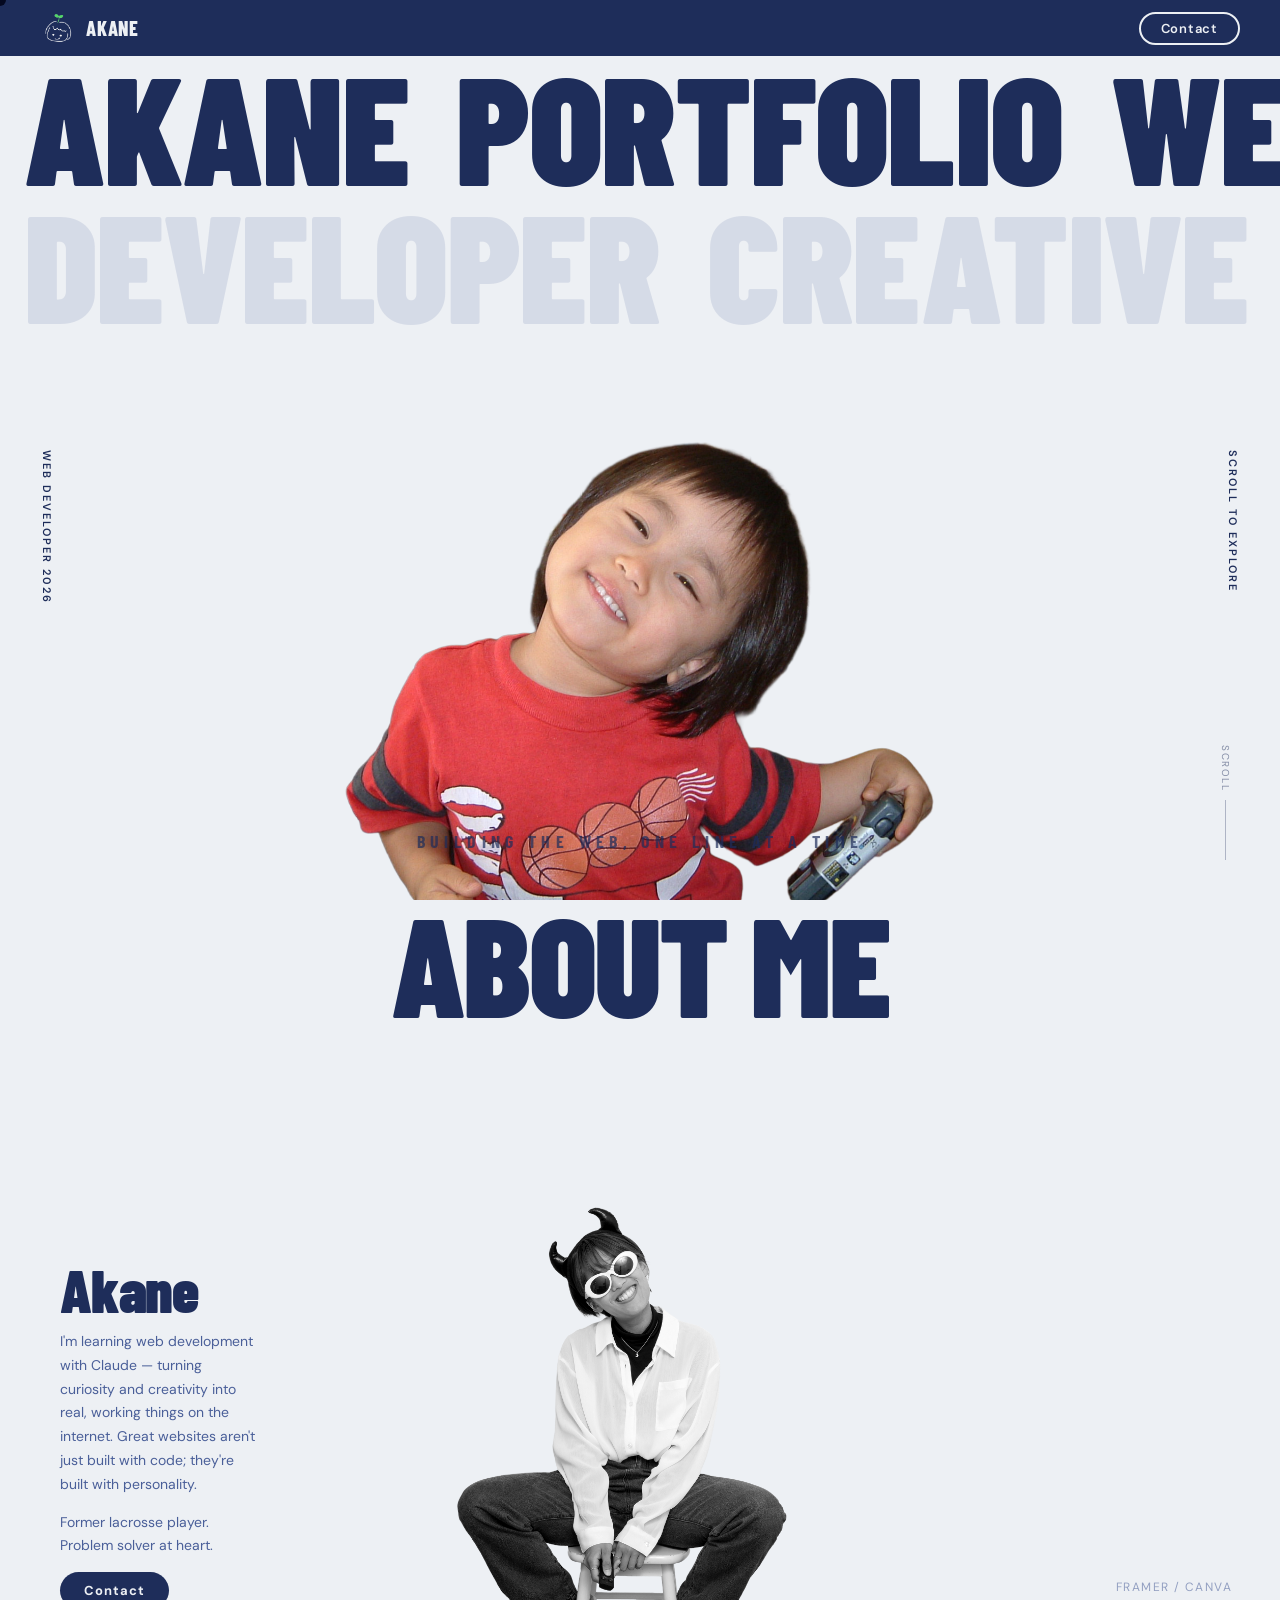
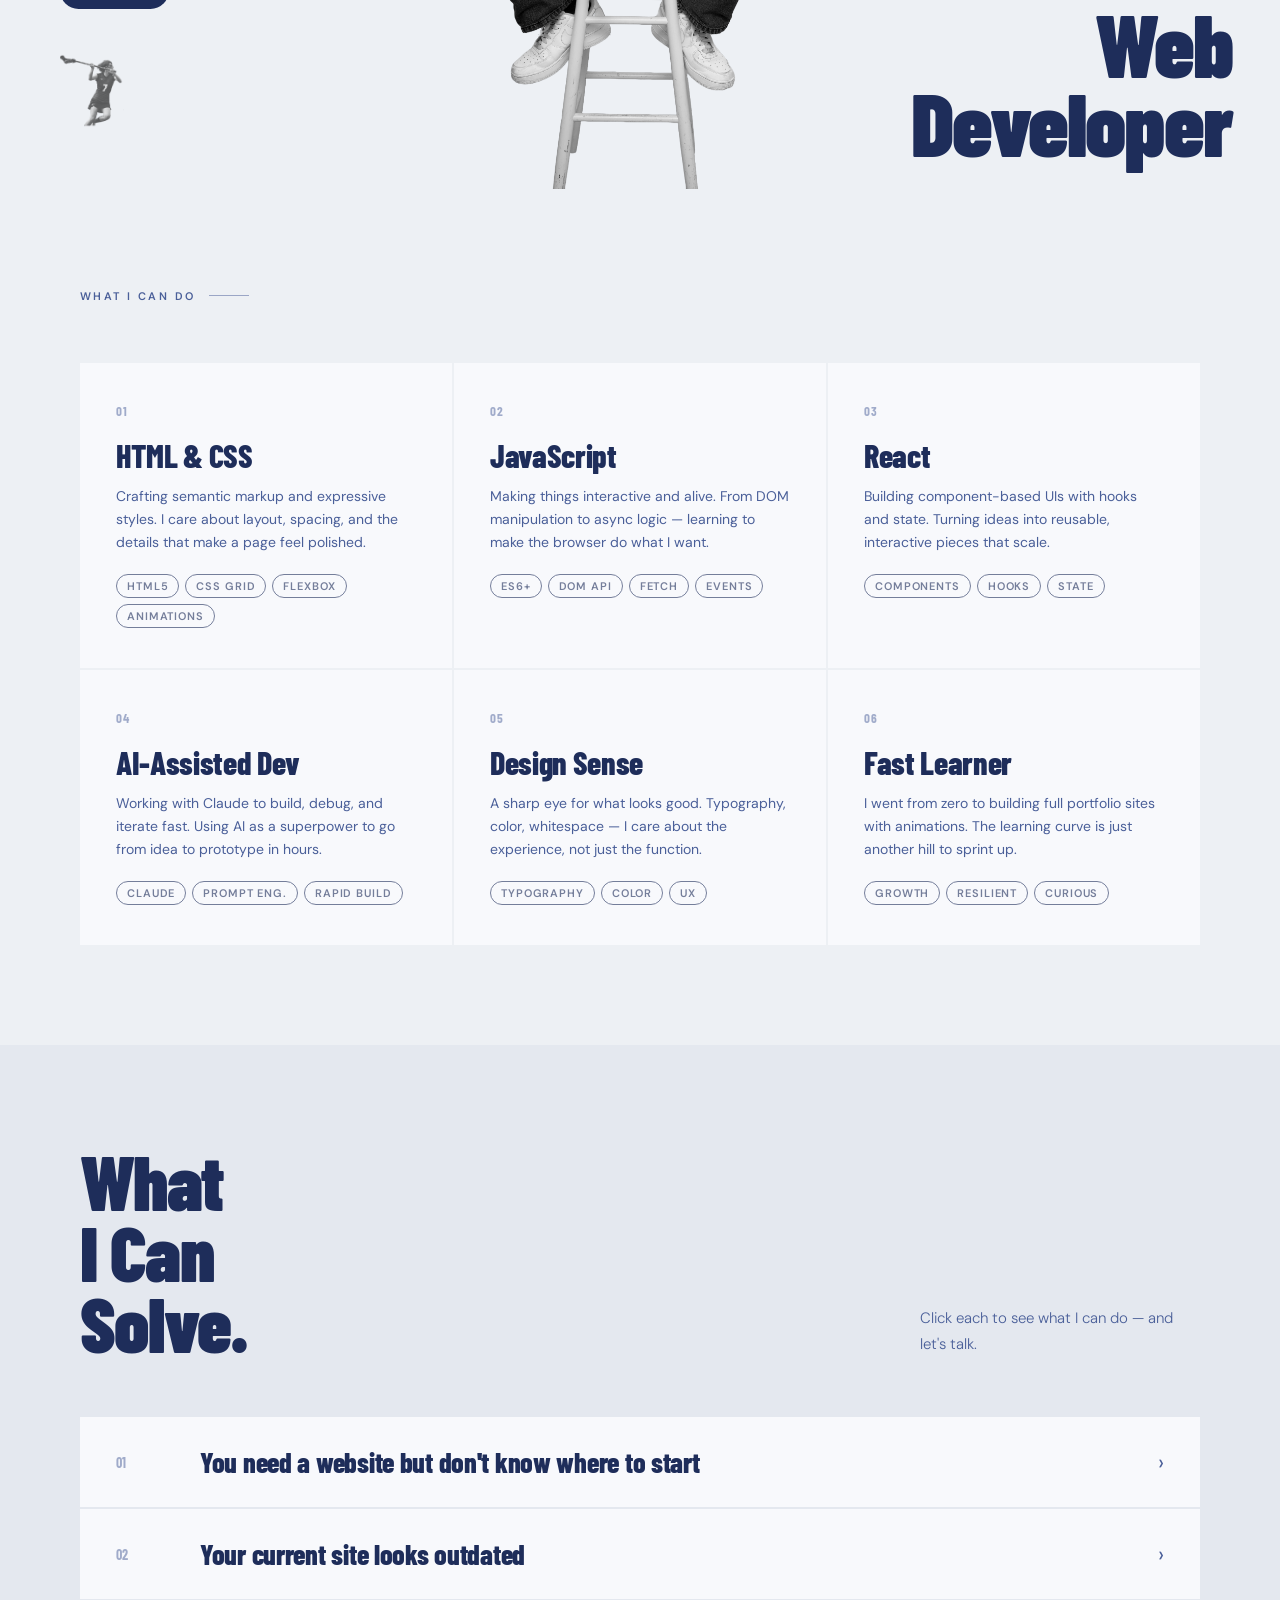
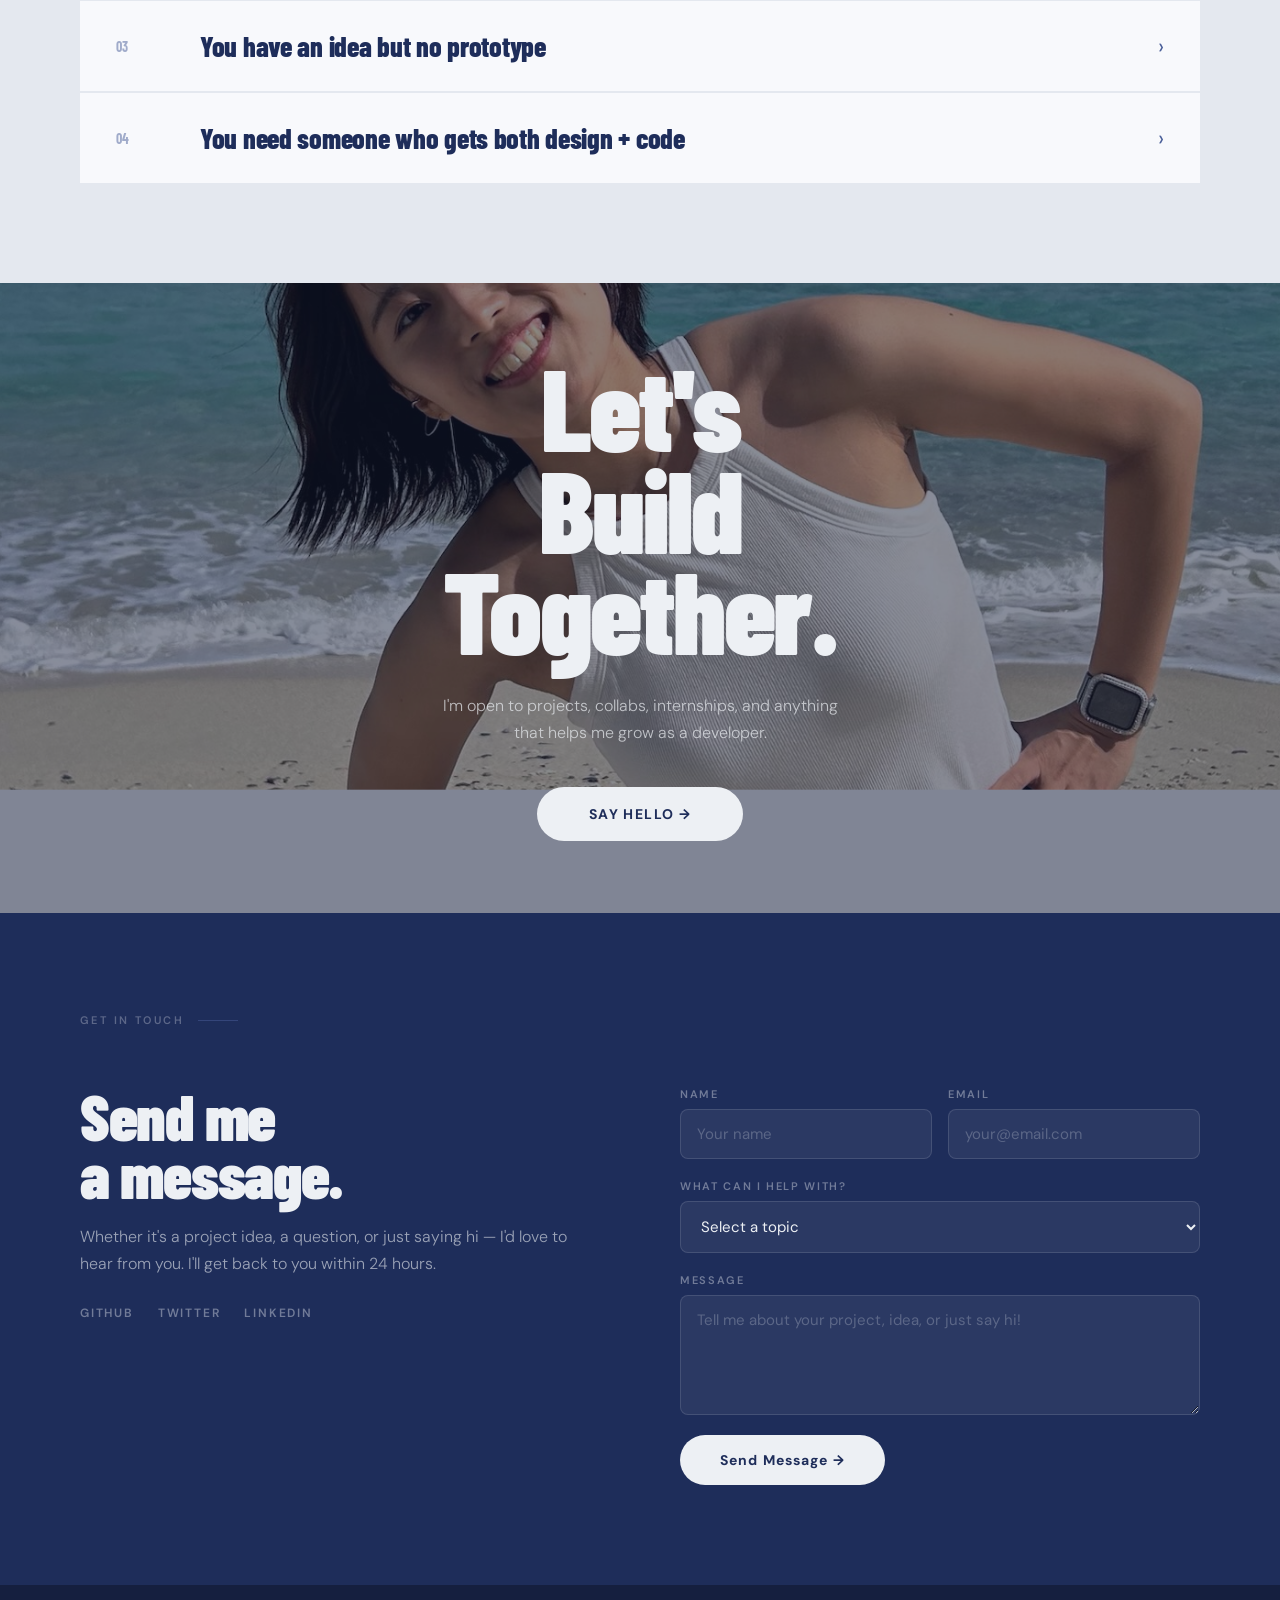
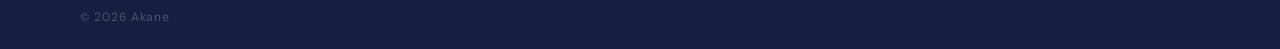
==== index.html @ 95238896 "Add portfolio site with CSS/JS split and Formspree contact form - index.html: full portfolio (hero m" ====
<!DOCTYPE html>
<html lang="en">
<head>
  <meta charset="UTF-8">
  <meta name="viewport" content="width=device-width, initial-scale=1.0">
  <title>Akane — Web Developer</title>
  <link rel="preconnect" href="https://fonts.googleapis.com">
  <link href="https://fonts.googleapis.com/css2?family=Barlow+Condensed:wght@700;800;900&family=DM+Sans:wght@300;400;500;600&display=swap" rel="stylesheet">
  <link rel="stylesheet" href="css/style.css">
</head>
<body>
<div id="cursor"></div>

<!-- NAV -->
<nav>
  <a href="#hero" class="nav-logo">
    <div class="nav-logo-icon">
      <img class="img-default" src="project/uploads/IMG_4373.png" alt="logo" />
      <img class="img-hover"   src="project/uploads/IMG_4372.png" alt="logo hover" />
    </div>
    <span class="nav-logo-name">AKANE</span>
  </a>
  <a href="#contact" class="nav-contact">Contact</a>
</nav>

<!-- HERO -->
<section id="hero">
  <div class="marquee-wrap" style="top: 56px;">
    <div class="marquee-fade">
      <div class="marquee-row">
        <span>AKANE</span><span>PORTFOLIO</span><span>WEB DEV</span>
        <span>AKANE</span><span>PORTFOLIO</span><span>WEB DEV</span>
        <span>AKANE</span><span>PORTFOLIO</span><span>WEB DEV</span>
        <span>AKANE</span><span>PORTFOLIO</span><span>WEB DEV</span>
      </div>
    </div>
  </div>
  <div class="marquee-wrap" style="top: calc(56px + clamp(72px, 10.8vw, 144px));">
    <div class="marquee-fade rev">
      <div class="marquee-row rev">
        <span>DEVELOPER</span><span>CREATIVE</span><span>BUILDER</span>
        <span>DEVELOPER</span><span>CREATIVE</span><span>BUILDER</span>
        <span>DEVELOPER</span><span>CREATIVE</span><span>BUILDER</span>
        <span>DEVELOPER</span><span>CREATIVE</span><span>BUILDER</span>
      </div>
    </div>
  </div>

  <span class="hero-side-label left  hero-enter" style="animation-delay:.5s">Web Developer 2026</span>
  <span class="hero-side-label right hero-enter" style="animation-delay:.6s">Scroll to explore</span>

  <div class="hero-center">
    <div class="mask-reveal-wrap" id="maskWrap">
      <img class="mask-img hero-enter-img"
           src="project/uploads/IMG_2237.png"
           alt="Akane — childhood"
           id="imgBase" />
      <img class="mask-img mask-img-top hero-enter-img"
           src="project/uploads/IMG_2599 - April 20, 2026 00.30.08.png"
           alt="Akane"
           id="imgTop"
           style="animation-delay:.5s" />
    </div>
  </div>

  <div class="hero-tagline hero-enter" style="animation-delay:.7s">
    <h1>Building the web, one line at a time</h1>
  </div>

  <div class="scroll-hint">
    <span>Scroll</span>
    <div class="scroll-line"></div>
  </div>
</section>

<!-- ABOUT -->
<section id="about">
  <div class="about-big-title reveal">ABOUT ME</div>
  <div class="about-stage">
    <div class="about-left reveal">
      <div class="about-name">Akane</div>
      <p class="about-desc">I'm learning web development with Claude — turning curiosity and creativity into real, working things on the internet. Great websites aren't just built with code; they're built with personality.</p>
      <p class="about-desc">Former lacrosse player. Problem solver at heart.</p>
      <a href="#contact" class="about-cta">Contact</a>
      <img class="about-lacrosse" src="project/uploads/FF2E8A51-E688-4534-862C-32D0496CAC10.png" alt="lacrosse" />
    </div>
    <img class="about-center-photo" src="project/uploads/selphotomo-49.png" alt="Akane" />
    <div class="about-right reveal">
      <span class="about-tool-label">Framer / Canva</span>
      <div class="about-role">Web<br>Developer</div>
    </div>
  </div>
</section>

<!-- SKILLS -->
<section id="skills">
  <div class="section-label reveal">What I Can Do</div>
  <div class="skills-grid">
    <div class="skill-card reveal-scale" style="transition-delay:.00s">
      <div class="skill-num">01</div>
      <div class="skill-name">HTML &amp; CSS</div>
      <div class="skill-desc">Crafting semantic markup and expressive styles. I care about layout, spacing, and the details that make a page feel polished.</div>
      <div class="skill-tags">
        <span class="skill-tag">HTML5</span>
        <span class="skill-tag">CSS Grid</span>
        <span class="skill-tag">Flexbox</span>
        <span class="skill-tag">Animations</span>
      </div>
    </div>
    <div class="skill-card reveal-scale" style="transition-delay:.08s">
      <div class="skill-num">02</div>
      <div class="skill-name">JavaScript</div>
      <div class="skill-desc">Making things interactive and alive. From DOM manipulation to async logic — learning to make the browser do what I want.</div>
      <div class="skill-tags">
        <span class="skill-tag">ES6+</span>
        <span class="skill-tag">DOM API</span>
        <span class="skill-tag">Fetch</span>
        <span class="skill-tag">Events</span>
      </div>
    </div>
    <div class="skill-card reveal-scale" style="transition-delay:.16s">
      <div class="skill-num">03</div>
      <div class="skill-name">React</div>
      <div class="skill-desc">Building component-based UIs with hooks and state. Turning ideas into reusable, interactive pieces that scale.</div>
      <div class="skill-tags">
        <span class="skill-tag">Components</span>
        <span class="skill-tag">Hooks</span>
        <span class="skill-tag">State</span>
      </div>
    </div>
    <div class="skill-card reveal-scale" style="transition-delay:.24s">
      <div class="skill-num">04</div>
      <div class="skill-name">AI-Assisted Dev</div>
      <div class="skill-desc">Working with Claude to build, debug, and iterate fast. Using AI as a superpower to go from idea to prototype in hours.</div>
      <div class="skill-tags">
        <span class="skill-tag">Claude</span>
        <span class="skill-tag">Prompt Eng.</span>
        <span class="skill-tag">Rapid Build</span>
      </div>
    </div>
    <div class="skill-card reveal-scale" style="transition-delay:.32s">
      <div class="skill-num">05</div>
      <div class="skill-name">Design Sense</div>
      <div class="skill-desc">A sharp eye for what looks good. Typography, color, whitespace — I care about the experience, not just the function.</div>
      <div class="skill-tags">
        <span class="skill-tag">Typography</span>
        <span class="skill-tag">Color</span>
        <span class="skill-tag">UX</span>
      </div>
    </div>
    <div class="skill-card reveal-scale" style="transition-delay:.40s">
      <div class="skill-num">06</div>
      <div class="skill-name">Fast Learner</div>
      <div class="skill-desc">I went from zero to building full portfolio sites with animations. The learning curve is just another hill to sprint up.</div>
      <div class="skill-tags">
        <span class="skill-tag">Growth</span>
        <span class="skill-tag">Resilient</span>
        <span class="skill-tag">Curious</span>
      </div>
    </div>
  </div>
</section>

<!-- WHAT I CAN SOLVE -->
<section id="solve">
  <div class="solve-header">
    <h2 class="solve-headline reveal">What<br>I Can<br>Solve.</h2>
    <p class="solve-sub reveal">Click each to see what I can do — and let's talk.</p>
  </div>
  <div class="solve-list">
    <div class="solve-item reveal">
      <div class="solve-item-header">
        <span class="solve-item-num">01</span>
        <span class="solve-item-title">You need a website but don't know where to start</span>
        <span class="solve-item-arrow">›</span>
      </div>
      <div class="solve-item-body">
        <div class="solve-item-body-inner">
          <ul class="solve-item-bullets">
            <li>Turn your rough idea into a clear site structure and wireframe</li>
            <li>Build a polished, responsive site from scratch</li>
            <li>Set up hosting and deployment so it's actually live</li>
          </ul>
          <a href="#contact-form" class="solve-item-cta">Let's talk about this →</a>
        </div>
      </div>
    </div>
    <div class="solve-item reveal">
      <div class="solve-item-header">
        <span class="solve-item-num">02</span>
        <span class="solve-item-title">Your current site looks outdated</span>
        <span class="solve-item-arrow">›</span>
      </div>
      <div class="solve-item-body">
        <div class="solve-item-body-inner">
          <ul class="solve-item-bullets">
            <li>Redesign with modern layout, fonts, and color</li>
            <li>Add smooth animations and interactions</li>
            <li>Optimize for mobile and fast loading</li>
          </ul>
          <a href="#contact-form" class="solve-item-cta">Let's talk about this →</a>
        </div>
      </div>
    </div>
    <div class="solve-item reveal">
      <div class="solve-item-header">
        <span class="solve-item-num">03</span>
        <span class="solve-item-title">You have an idea but no prototype</span>
        <span class="solve-item-arrow">›</span>
      </div>
      <div class="solve-item-body">
        <div class="solve-item-body-inner">
          <ul class="solve-item-bullets">
            <li>Rapidly build clickable, interactive prototypes</li>
            <li>Validate your concept before investing in full dev</li>
            <li>Present something real to stakeholders or investors</li>
          </ul>
          <a href="#contact-form" class="solve-item-cta">Let's talk about this →</a>
        </div>
      </div>
    </div>
    <div class="solve-item reveal">
      <div class="solve-item-header">
        <span class="solve-item-num">04</span>
        <span class="solve-item-title">You need someone who gets both design + code</span>
        <span class="solve-item-arrow">›</span>
      </div>
      <div class="solve-item-body">
        <div class="solve-item-body-inner">
          <ul class="solve-item-bullets">
            <li>Bridge the gap between designer vision and dev reality</li>
            <li>Implement pixel-accurate layouts from Figma or Canva</li>
            <li>Bring a taste for detail that purely technical devs often skip</li>
          </ul>
          <a href="#contact-form" class="solve-item-cta">Let's talk about this →</a>
        </div>
      </div>
    </div>
  </div>
</section>

<!-- CONTACT -->
<section id="contact">
  <!-- Photo hero -->
  <div class="contact-photo-section">
    <div class="contact-bg" id="contactBg"></div>
    <div class="contact-overlay"></div>
    <div class="contact-photo-content">
      <h2 class="contact-headline reveal">Let's<br>Build<br>Together.</h2>
      <p class="contact-sub reveal">I'm open to projects, collabs, internships, and anything that helps me grow as a developer.</p>
      <a href="#contact-form" class="contact-btn reveal">Say Hello →</a>
    </div>
  </div>

  <!-- Form -->
  <div class="contact-form-section" id="contact-form">
    <div class="section-label" style="color:rgba(237,240,244,.3)">Get in Touch</div>
    <div class="form-grid">
      <div class="form-lead reveal">
        <div class="form-lead-title">Send me<br>a message.</div>
        <p class="form-lead-desc">Whether it's a project idea, a question, or just saying hi — I'd love to hear from you. I'll get back to you within 24 hours.</p>
        <div class="contact-links">
          <a href="#" class="contact-link">GitHub</a>
          <a href="#" class="contact-link">Twitter</a>
          <a href="#" class="contact-link">LinkedIn</a>
        </div>
      </div>
      <form class="reveal" id="contactForm" onsubmit="handleSubmit(event)">
        <div class="form-row">
          <div class="form-field">
            <label>Name</label>
            <input type="text" name="name" placeholder="Your name" required />
          </div>
          <div class="form-field">
            <label>Email</label>
            <input type="email" name="email" placeholder="your@email.com" required />
          </div>
        </div>
        <div class="form-field">
          <label>What can I help with?</label>
          <select name="topic">
            <option value="" disabled selected>Select a topic</option>
            <option>Build a website from scratch</option>
            <option>Redesign an existing site</option>
            <option>Build a prototype</option>
            <option>Design + code bridging</option>
            <option>Something else</option>
          </select>
        </div>
        <div class="form-field">
          <label>Message</label>
          <textarea name="message" placeholder="Tell me about your project, idea, or just say hi!"></textarea>
        </div>
        <button type="submit" class="form-submit">Send Message →</button>
        <div class="form-success" id="formSuccess">
          Thanks for reaching out! I'll get back to you soon.
        </div>
        <div class="form-error" id="formError">
          Something went wrong. Please try again or email me directly.
        </div>
      </form>
    </div>
  </div>
</section>

<footer>
  <span>© 2026 Akane</span>
  <span></span>
</footer>

<script src="js/main.js"></script>
</body>
</html>
---- css/style.css ----
*, *::before, *::after { box-sizing: border-box; margin: 0; padding: 0; }

:root {
  --navy: #1e2d5a;
  --navy-mid: #2e4080;
  --navy-light: #4a5f99;
  --bg: #edf0f4;
  --bg2: #e4e8ef;
  --white: #f8f9fc;
}

html { scroll-behavior: smooth; }
body {
  background: var(--bg);
  color: var(--navy);
  font-family: 'DM Sans', sans-serif;
  overflow-x: hidden;
  cursor: none;
}

/* ── CURSOR ── */
#cursor {
  position: fixed;
  width: 12px;
  height: 12px;
  background: var(--navy);
  border-radius: 50%;
  pointer-events: none;
  z-index: 9999;
  transform: translate(-50%, -50%);
  transition: width .2s, height .2s, opacity .2s;
  mix-blend-mode: multiply;
}
#cursor.large { width: 60px; height: 60px; opacity: .15; }

/* ── NAV ── */
nav {
  position: fixed;
  top: 0; left: 0; right: 0;
  z-index: 100;
  background: var(--navy);
  display: flex;
  align-items: center;
  justify-content: space-between;
  padding: 0 40px;
  height: 56px;
}
.nav-logo {
  display: flex;
  align-items: center;
  gap: 10px;
  text-decoration: none;
}
.nav-logo-icon {
  width: 36px;
  height: 36px;
  position: relative;
  flex-shrink: 0;
}
.nav-logo-icon img {
  position: absolute;
  inset: 0;
  width: 100%;
  height: 100%;
  object-fit: contain;
  transition: opacity .25s ease;
}
.nav-logo-icon .img-hover { opacity: 0; }
.nav-logo:hover .img-hover { opacity: 1; }
.nav-logo:hover .img-default { opacity: 0; }
.nav-logo-name {
  font-family: 'Barlow Condensed', sans-serif;
  font-size: 20px;
  font-weight: 800;
  color: var(--bg);
  letter-spacing: .04em;
}
.nav-contact {
  background: transparent;
  border: 2px solid var(--bg);
  color: var(--bg);
  font-family: 'DM Sans', sans-serif;
  font-size: 13px;
  font-weight: 600;
  padding: 6px 20px;
  border-radius: 100px;
  cursor: none;
  letter-spacing: .06em;
  transition: background .2s, color .2s;
  text-decoration: none;
}
.nav-contact:hover { background: var(--bg); color: var(--navy); }

/* ── HERO ── */
#hero {
  height: 100vh;
  padding-top: 56px;
  display: flex;
  flex-direction: column;
  position: relative;
  overflow: hidden;
}
.marquee-wrap {
  position: absolute;
  left: 0; right: 0;
  overflow: hidden;
  user-select: none;
}
.marquee-fade {
  animation: fadeInOnly .8s ease forwards;
  opacity: 0;
}
.marquee-fade.rev { animation-delay: .15s; }

@keyframes fadeInOnly { to { opacity: 1; } }

.marquee-row {
  display: flex;
  width: max-content;
  animation: marquee 18s linear infinite;
}
.marquee-row.rev {
  animation: marquee-rev 20s linear infinite;
  opacity: .35;
}
.marquee-row span {
  font-family: 'Barlow Condensed', sans-serif;
  font-weight: 900;
  font-size: clamp(80px, 12vw, 160px);
  line-height: .9;
  color: var(--navy);
  padding: 0 24px;
  white-space: nowrap;
  letter-spacing: -.01em;
}
.marquee-row.rev span { color: var(--navy-light); opacity: .4; }

@keyframes marquee {
  from { transform: translateX(0); }
  to   { transform: translateX(-50%); }
}
@keyframes marquee-rev {
  from { transform: translateX(-50%); }
  to   { transform: translateX(0); }
}

.hero-center {
  flex: 1;
  display: flex;
  align-items: flex-end;
  justify-content: center;
  position: relative;
  z-index: 2;
}
.mask-reveal-wrap {
  position: relative;
  width: 60vw;
  max-width: 680px;
  height: calc(100vh - 56px);
  flex-shrink: 0;
  display: flex;
  align-items: flex-end;
  justify-content: center;
}
.mask-img {
  position: absolute;
  bottom: 0;
  left: 50%;
  transform: translateX(-50%);
  height: min(72vh, 640px);
  width: auto;
  object-fit: contain;
  object-position: bottom center;
}
.mask-img-top {
  -webkit-mask-image: radial-gradient(circle 0px at 50% 50%, black 0%, transparent 0%);
  mask-image: radial-gradient(circle 0px at 50% 50%, black 0%, transparent 0%);
}

/* Hero entrance */
.hero-enter {
  opacity: 0;
  transform: translateY(30px);
  animation: heroIn .9s ease forwards;
}
.hero-enter-img {
  opacity: 0;
  animation: heroImgIn 1s ease .3s forwards;
}
@keyframes heroIn  { to { opacity: 1; transform: translateY(0); } }
@keyframes heroImgIn { to { opacity: 1; } }

.hero-tagline {
  position: absolute;
  bottom: 48px;
  left: 0; right: 0;
  text-align: center;
  z-index: 3;
  pointer-events: none;
}
.hero-tagline h1 {
  font-family: 'Barlow Condensed', sans-serif;
  font-size: clamp(14px, 1.4vw, 20px);
  font-weight: 700;
  letter-spacing: .3em;
  color: var(--navy);
  text-transform: uppercase;
  opacity: .7;
}
.hero-side-label {
  position: absolute;
  top: 50%;
  font-size: 11px;
  font-weight: 600;
  letter-spacing: .18em;
  text-transform: uppercase;
  color: var(--navy);
  opacity: .45;
  writing-mode: vertical-rl;
  z-index: 3;
}
.hero-side-label.left  { left: 40px;  transform: translateY(-50%) rotate(180deg); }
.hero-side-label.right { right: 40px; transform: translateY(-50%); }

.scroll-hint {
  position: absolute;
  bottom: 40px;
  right: 48px;
  display: flex;
  flex-direction: column;
  align-items: center;
  gap: 8px;
  z-index: 3;
}
.scroll-hint span {
  font-size: 10px;
  letter-spacing: .16em;
  text-transform: uppercase;
  color: var(--navy);
  opacity: .5;
  writing-mode: vertical-rl;
}
.scroll-line {
  width: 1px;
  height: 60px;
  background: var(--navy);
  opacity: .3;
  position: relative;
  overflow: hidden;
}
.scroll-line::after {
  content: '';
  position: absolute;
  top: -100%; left: 0;
  width: 100%; height: 100%;
  background: var(--navy);
  animation: scrollAnim 1.8s ease-in-out infinite;
}
@keyframes scrollAnim {
  0%   { top: -100%; }
  100% { top: 100%; }
}

/* ── ABOUT ── */
#about { background: var(--bg); padding: 0; overflow: hidden; position: relative; }

.about-big-title {
  font-family: 'Barlow Condensed', sans-serif;
  font-size: clamp(72px, 11vw, 150px);
  font-weight: 900;
  line-height: .88;
  letter-spacing: -.02em;
  color: var(--navy);
  text-align: center;
  padding: 0px;
  position: relative;
  z-index: 2;
}
.about-stage {
  position: relative;
  display: flex;
  align-items: flex-end;
  height: 85vh;
  max-height: 800px;
  overflow: hidden;
}
.about-left {
  position: relative;
  z-index: 3;
  padding: 0 0 48px 60px;
  width: 260px;
  flex-shrink: 0;
  display: flex;
  flex-direction: column;
  gap: 14px;
  align-self: flex-end;
}
.about-name {
  font-family: 'Barlow Condensed', sans-serif;
  font-size: 60px;
  font-weight: 900;
  line-height: .9;
  letter-spacing: -.02em;
}
.about-desc {
  font-size: 14px;
  line-height: 1.7;
  color: var(--navy-light);
  font-weight: 400;
  max-width: 220px;
}
.about-cta {
  display: inline-block;
  background: var(--navy);
  color: var(--bg);
  font-size: 13px;
  font-weight: 700;
  letter-spacing: .08em;
  padding: 10px 24px;
  border-radius: 100px;
  text-decoration: none;
  width: fit-content;
  transition: opacity .2s, transform .2s;
}
.about-cta:hover { opacity: .8; transform: scale(1.03); }

.about-lacrosse {
  width: 64px;
  margin-top: 4px;
  opacity: .7;
  transition: transform .4s ease;
}
.about-lacrosse:hover { transform: scale(1.08) rotate(-3deg); }

.about-center-photo {
  position: absolute;
  bottom: 0;
  left: 50%;
  transform: translateX(-50%);
  height: 100%;
  width: auto;
  max-width: 50%;
  z-index: 2;
  pointer-events: none;
  filter: grayscale(1) contrast(1.05);
  object-fit: contain;
  object-position: bottom;
  animation: floatY 6s ease-in-out infinite;
}
@keyframes floatY {
  0%, 100% { transform: translateX(-50%) translateY(0); }
  50%       { transform: translateX(-50%) translateY(-10px); }
}

.about-right {
  margin-left: auto;
  position: relative;
  z-index: 3;
  padding: 0 48px 28px 0;
  text-align: right;
  display: flex;
  flex-direction: column;
  align-items: flex-end;
  gap: 4px;
  align-self: flex-end;
}
.about-tool-label {
  font-size: 12px;
  letter-spacing: .12em;
  color: var(--navy-light);
  opacity: .55;
  text-transform: uppercase;
  margin-bottom: 4px;
}
.about-role {
  font-family: 'Barlow Condensed', sans-serif;
  font-size: clamp(52px, 7vw, 100px);
  font-weight: 900;
  line-height: .88;
  letter-spacing: -.02em;
  text-align: right;
}

/* ── SKILLS ── */
#skills { background: var(--bg); padding: 100px 80px; }

.section-label {
  font-size: 11px;
  font-weight: 600;
  letter-spacing: .22em;
  text-transform: uppercase;
  color: var(--navy-light);
  margin-bottom: 20px;
  display: flex;
  align-items: center;
  gap: 14px;
}
.section-label::after {
  content: '';
  display: block;
  height: 1px;
  width: 40px;
  background: var(--navy-light);
  opacity: .5;
}

.skills-grid {
  display: grid;
  grid-template-columns: repeat(3, 1fr);
  gap: 2px;
  margin-top: 60px;
}
.skill-card {
  background: var(--white);
  padding: 40px 36px;
  position: relative;
  overflow: hidden;
  transition: background .3s, transform .3s;
}
.skill-card::before {
  content: '';
  position: absolute;
  top: 0; left: 0;
  width: 100%; height: 3px;
  background: var(--navy);
  transform: scaleX(0);
  transform-origin: left;
  transition: transform .35s ease;
}
.skill-card:hover { background: var(--bg2); transform: translateY(-4px); }
.skill-card:hover::before { transform: scaleX(1); }

.skill-num {
  font-family: 'Barlow Condensed', sans-serif;
  font-size: 13px;
  font-weight: 700;
  letter-spacing: .1em;
  color: var(--navy-light);
  margin-bottom: 20px;
  opacity: .5;
}
.skill-name {
  font-family: 'Barlow Condensed', sans-serif;
  font-size: 32px;
  font-weight: 800;
  line-height: 1;
  margin-bottom: 14px;
  letter-spacing: -.01em;
}
.skill-desc {
  font-size: 14px;
  line-height: 1.65;
  color: var(--navy-light);
  font-weight: 400;
}
.skill-tags {
  display: flex;
  flex-wrap: wrap;
  gap: 6px;
  margin-top: 20px;
}
.skill-tag {
  font-size: 11px;
  font-weight: 600;
  letter-spacing: .08em;
  padding: 4px 10px;
  border: 1.5px solid var(--navy);
  border-radius: 100px;
  color: var(--navy);
  text-transform: uppercase;
  opacity: .6;
}

/* ── SOLVE ── */
#solve { background: var(--bg2); padding: 100px 80px; }

.solve-header {
  display: flex;
  align-items: flex-end;
  justify-content: space-between;
  margin-bottom: 60px;
  gap: 40px;
}
.solve-headline {
  font-family: 'Barlow Condensed', sans-serif;
  font-size: clamp(52px, 6vw, 88px);
  font-weight: 900;
  line-height: .92;
  letter-spacing: -.02em;
  max-width: 600px;
}
.solve-sub {
  max-width: 280px;
  font-size: 15px;
  line-height: 1.7;
  color: var(--navy-light);
  flex-shrink: 0;
  font-weight: 300;
}

.solve-list { display: flex; flex-direction: column; gap: 2px; }

.solve-item {
  background: var(--white);
  cursor: none;
  position: relative;
  overflow: hidden;
  transition: background .25s;
}
.solve-item-header {
  padding: 28px 36px;
  display: grid;
  grid-template-columns: 60px 1fr auto;
  align-items: center;
  gap: 24px;
}
.solve-item::after {
  content: '';
  position: absolute;
  left: 0; top: 0; bottom: 0;
  width: 4px;
  background: var(--navy);
  transform: scaleY(0);
  transition: transform .3s;
}
.solve-item.open { background: var(--navy); color: var(--bg); }
.solve-item.open::after { transform: scaleY(1); }

.solve-item-num {
  font-family: 'Barlow Condensed', sans-serif;
  font-size: 14px;
  font-weight: 700;
  color: var(--navy-light);
  opacity: .5;
  transition: color .25s, opacity .25s;
}
.solve-item.open .solve-item-num { color: var(--bg); opacity: .4; }

.solve-item-title {
  font-family: 'Barlow Condensed', sans-serif;
  font-size: 28px;
  font-weight: 800;
  letter-spacing: -.01em;
  transition: color .25s;
}
.solve-item.open .solve-item-title { color: var(--bg); }

.solve-item-arrow {
  font-size: 22px;
  transition: transform .3s, color .25s;
  color: var(--navy-light);
}
.solve-item.open .solve-item-arrow { transform: rotate(90deg); color: var(--bg); }

.solve-item-body {
  max-height: 0;
  overflow: hidden;
  transition: max-height .4s ease, padding .3s;
  background: var(--navy);
}
.solve-item.open .solve-item-body { max-height: 300px; }

.solve-item-body-inner {
  padding: 0 36px 28px 120px;
  display: flex;
  flex-direction: column;
  gap: 12px;
}
.solve-item-bullets {
  list-style: none;
  display: flex;
  flex-direction: column;
  gap: 6px;
}
.solve-item-bullets li {
  font-size: 14px;
  line-height: 1.6;
  color: rgba(237,240,244,.75);
  padding-left: 16px;
  position: relative;
}
.solve-item-bullets li::before { content: '—'; position: absolute; left: 0; opacity: .5; }

.solve-item-cta {
  display: inline-flex;
  align-items: center;
  gap: 8px;
  background: var(--bg);
  color: var(--navy);
  font-size: 13px;
  font-weight: 700;
  letter-spacing: .08em;
  padding: 10px 22px;
  border-radius: 100px;
  text-decoration: none;
  width: fit-content;
  margin-top: 4px;
  transition: transform .2s, opacity .2s;
}
.solve-item-cta:hover { transform: scale(1.04); opacity: .9; }

/* ── CONTACT ── */
#contact { position: relative; overflow: hidden; }

.contact-photo-section {
  position: relative;
  height: 70vh;
  min-height: 500px;
  display: flex;
  align-items: center;
  justify-content: center;
  overflow: hidden;
}
.contact-bg {
  position: absolute;
  inset: 0;
  background: url('../project/uploads/IMG_5576.JPG') center center / cover no-repeat;
  z-index: 0;
  transition: transform .1s linear;
}
.contact-overlay {
  position: absolute;
  inset: 0;
  background: rgba(20, 28, 56, .5);
  z-index: 1;
}
.contact-photo-content {
  position: relative;
  z-index: 2;
  text-align: center;
  padding: 0 40px;
}
.contact-headline {
  font-family: 'Barlow Condensed', sans-serif;
  font-size: clamp(60px, 9vw, 130px);
  font-weight: 900;
  line-height: .88;
  letter-spacing: -.02em;
  color: var(--bg);
  margin-bottom: 32px;
}
.contact-sub {
  font-size: 16px;
  color: rgba(237,240,244,.7);
  max-width: 400px;
  margin: 0 auto 40px;
  line-height: 1.7;
  font-weight: 300;
}
.contact-btn {
  display: inline-block;
  background: var(--bg);
  color: var(--navy);
  font-family: 'DM Sans', sans-serif;
  font-size: 14px;
  font-weight: 700;
  letter-spacing: .1em;
  text-transform: uppercase;
  padding: 18px 52px;
  border-radius: 100px;
  text-decoration: none;
  transition: background .25s, transform .2s;
}
.contact-btn:hover { background: var(--white); transform: scale(1.04); }

/* Contact form */
.contact-form-section { background: var(--navy); padding: 100px 80px; }

.form-grid {
  display: grid;
  grid-template-columns: 1fr 1fr;
  gap: 80px;
  align-items: start;
  margin-top: 60px;
}
.form-lead { display: flex; flex-direction: column; gap: 20px; }
.form-lead-title {
  font-family: 'Barlow Condensed', sans-serif;
  font-size: clamp(44px, 5vw, 70px);
  font-weight: 900;
  line-height: .9;
  letter-spacing: -.02em;
  color: var(--bg);
}
.form-lead-desc {
  font-size: 16px;
  line-height: 1.7;
  color: rgba(237,240,244,.6);
  font-weight: 300;
}
.contact-links { display: flex; gap: 24px; flex-wrap: wrap; margin-top: 8px; }
.contact-link {
  font-size: 12px;
  font-weight: 600;
  letter-spacing: .15em;
  text-transform: uppercase;
  color: rgba(237,240,244,.4);
  text-decoration: none;
  transition: color .2s;
}
.contact-link:hover { color: var(--bg); }

form { display: flex; flex-direction: column; gap: 20px; }
.form-row { display: grid; grid-template-columns: 1fr 1fr; gap: 16px; }
.form-field { display: flex; flex-direction: column; gap: 8px; }
.form-field label {
  font-size: 11px;
  font-weight: 600;
  letter-spacing: .15em;
  text-transform: uppercase;
  color: rgba(237,240,244,.4);
}
.form-field input,
.form-field textarea,
.form-field select {
  background: rgba(255,255,255,.06);
  border: 1.5px solid rgba(255,255,255,.12);
  border-radius: 8px;
  padding: 14px 16px;
  color: var(--bg);
  font-family: 'DM Sans', sans-serif;
  font-size: 15px;
  outline: none;
  transition: border-color .2s, background .2s;
  cursor: none;
  width: 100%;
}
.form-field input::placeholder,
.form-field textarea::placeholder { color: rgba(237,240,244,.25); }
.form-field input:focus,
.form-field textarea:focus,
.form-field select:focus {
  border-color: rgba(237,240,244,.4);
  background: rgba(255,255,255,.1);
}
.form-field textarea { resize: vertical; min-height: 120px; }
.form-field select option { background: var(--navy); color: var(--bg); }

.form-submit {
  display: inline-flex;
  align-items: center;
  gap: 10px;
  background: var(--bg);
  color: var(--navy);
  font-family: 'DM Sans', sans-serif;
  font-size: 14px;
  font-weight: 700;
  letter-spacing: .08em;
  padding: 16px 40px;
  border-radius: 100px;
  border: none;
  cursor: none;
  transition: transform .2s, opacity .2s;
  width: fit-content;
}
.form-submit:hover { transform: scale(1.04); opacity: .9; }

.form-success {
  display: none;
  background: rgba(255,255,255,.08);
  border: 1.5px solid rgba(255,255,255,.2);
  border-radius: 12px;
  padding: 24px 28px;
  color: var(--bg);
  font-size: 15px;
  line-height: 1.6;
}
.form-success.show { display: block; }

.form-error {
  display: none;
  background: rgba(255, 80, 80, .1);
  border: 1.5px solid rgba(255, 80, 80, .3);
  border-radius: 12px;
  padding: 24px 28px;
  color: rgba(237,240,244,.8);
  font-size: 15px;
  line-height: 1.6;
}
.form-error.show { display: block; }

/* ── FOOTER ── */
footer {
  background: #151f3f;
  padding: 24px 80px;
  display: flex;
  justify-content: space-between;
  align-items: center;
}
footer span { font-size: 12px; color: rgba(237,240,244,.25); letter-spacing: .06em; }

/* ── SCROLL REVEAL ── */
.reveal {
  opacity: 0;
  transform: translateY(36px);
  transition: opacity .7s ease, transform .7s ease;
}
.reveal.visible { opacity: 1; transform: translateY(0); }

.reveal-scale {
  opacity: 0;
  transform: translateY(20px) scale(.97);
  transition: opacity .6s ease, transform .6s ease;
}
.reveal-scale.visible { opacity: 1; transform: translateY(0) scale(1); }
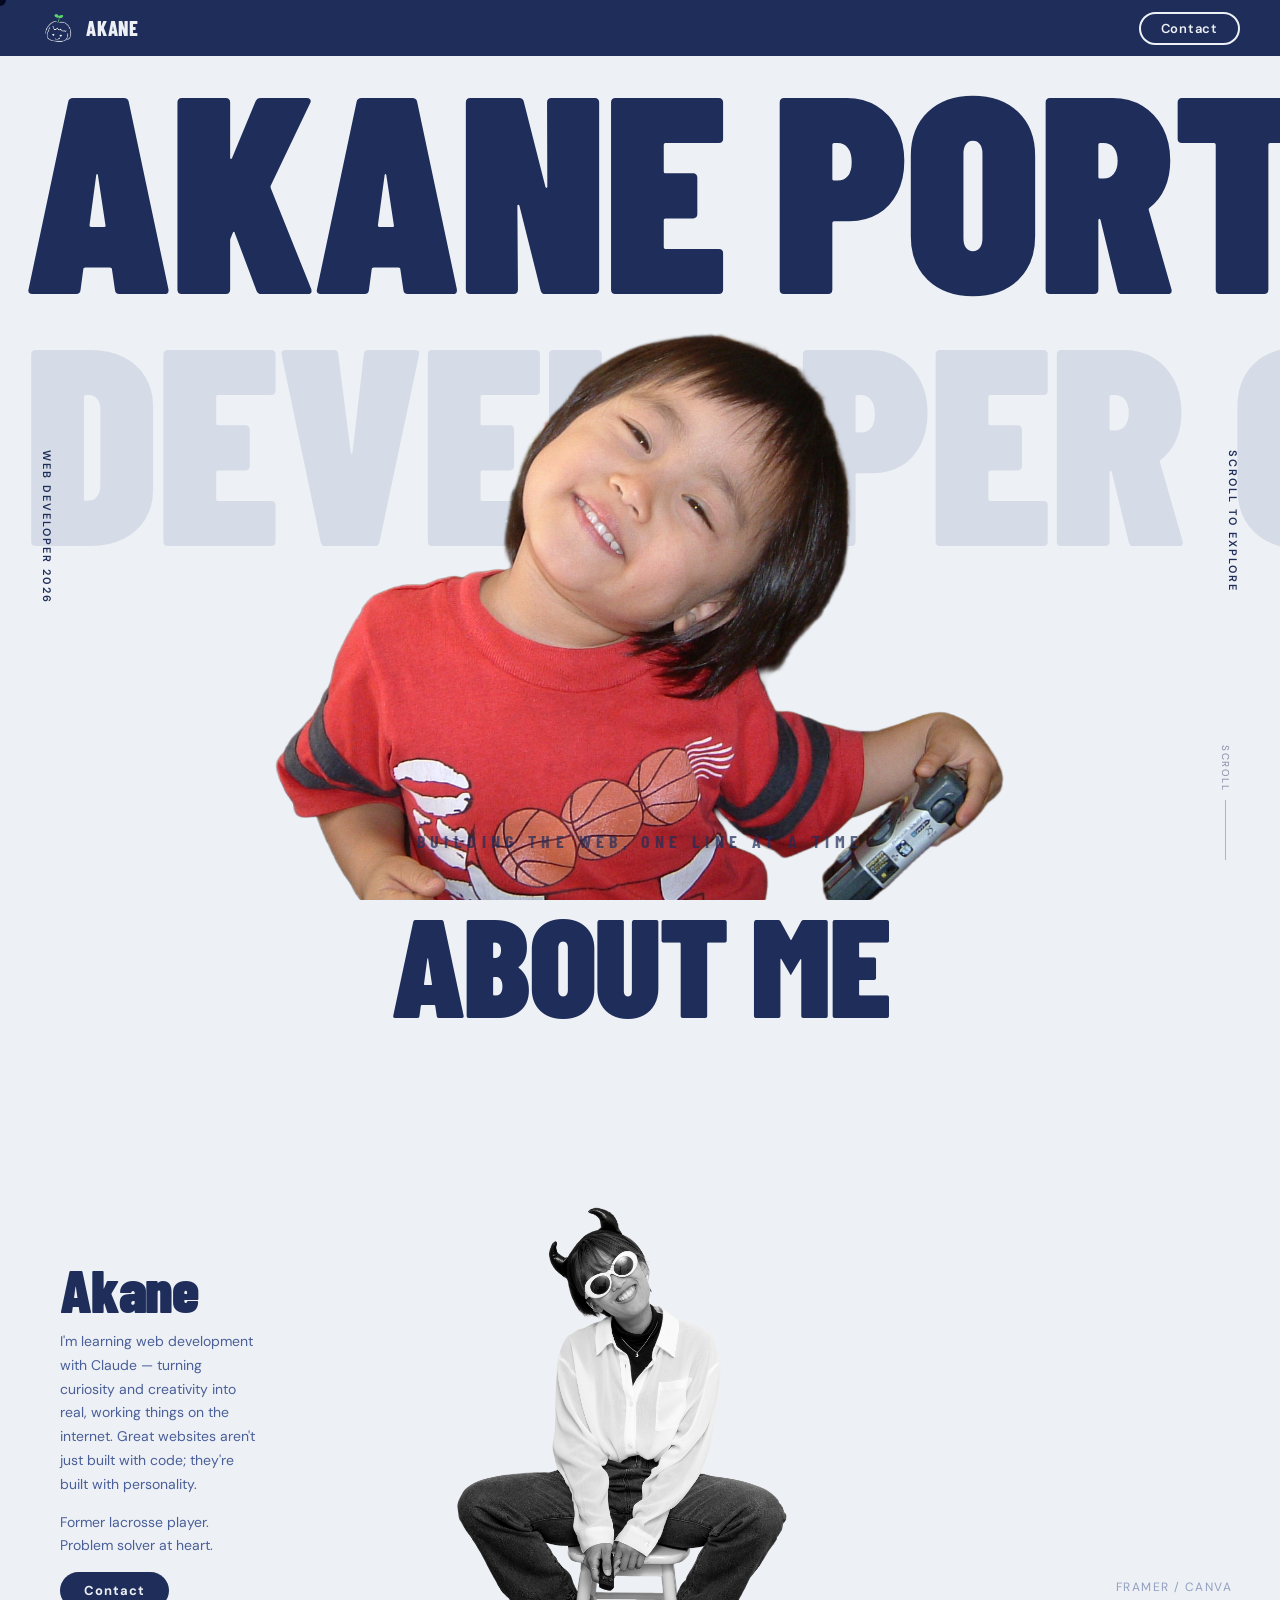
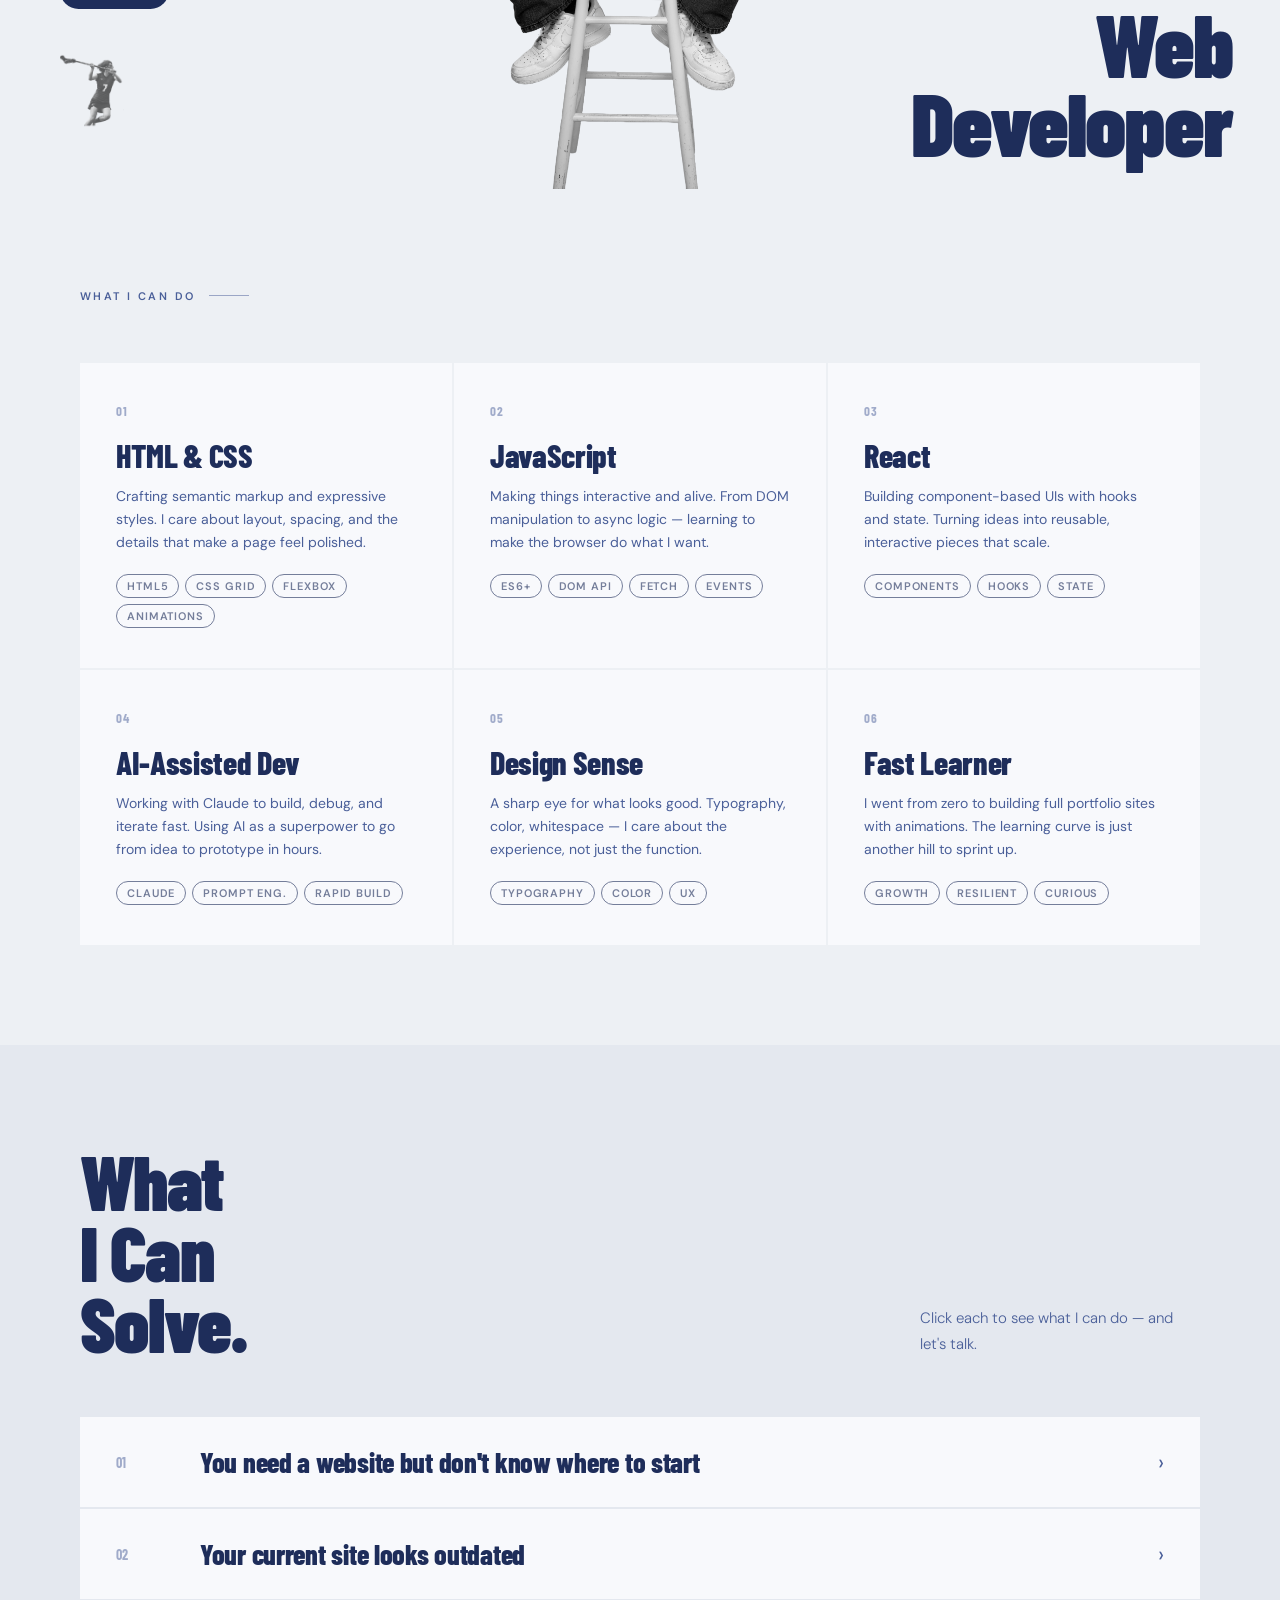
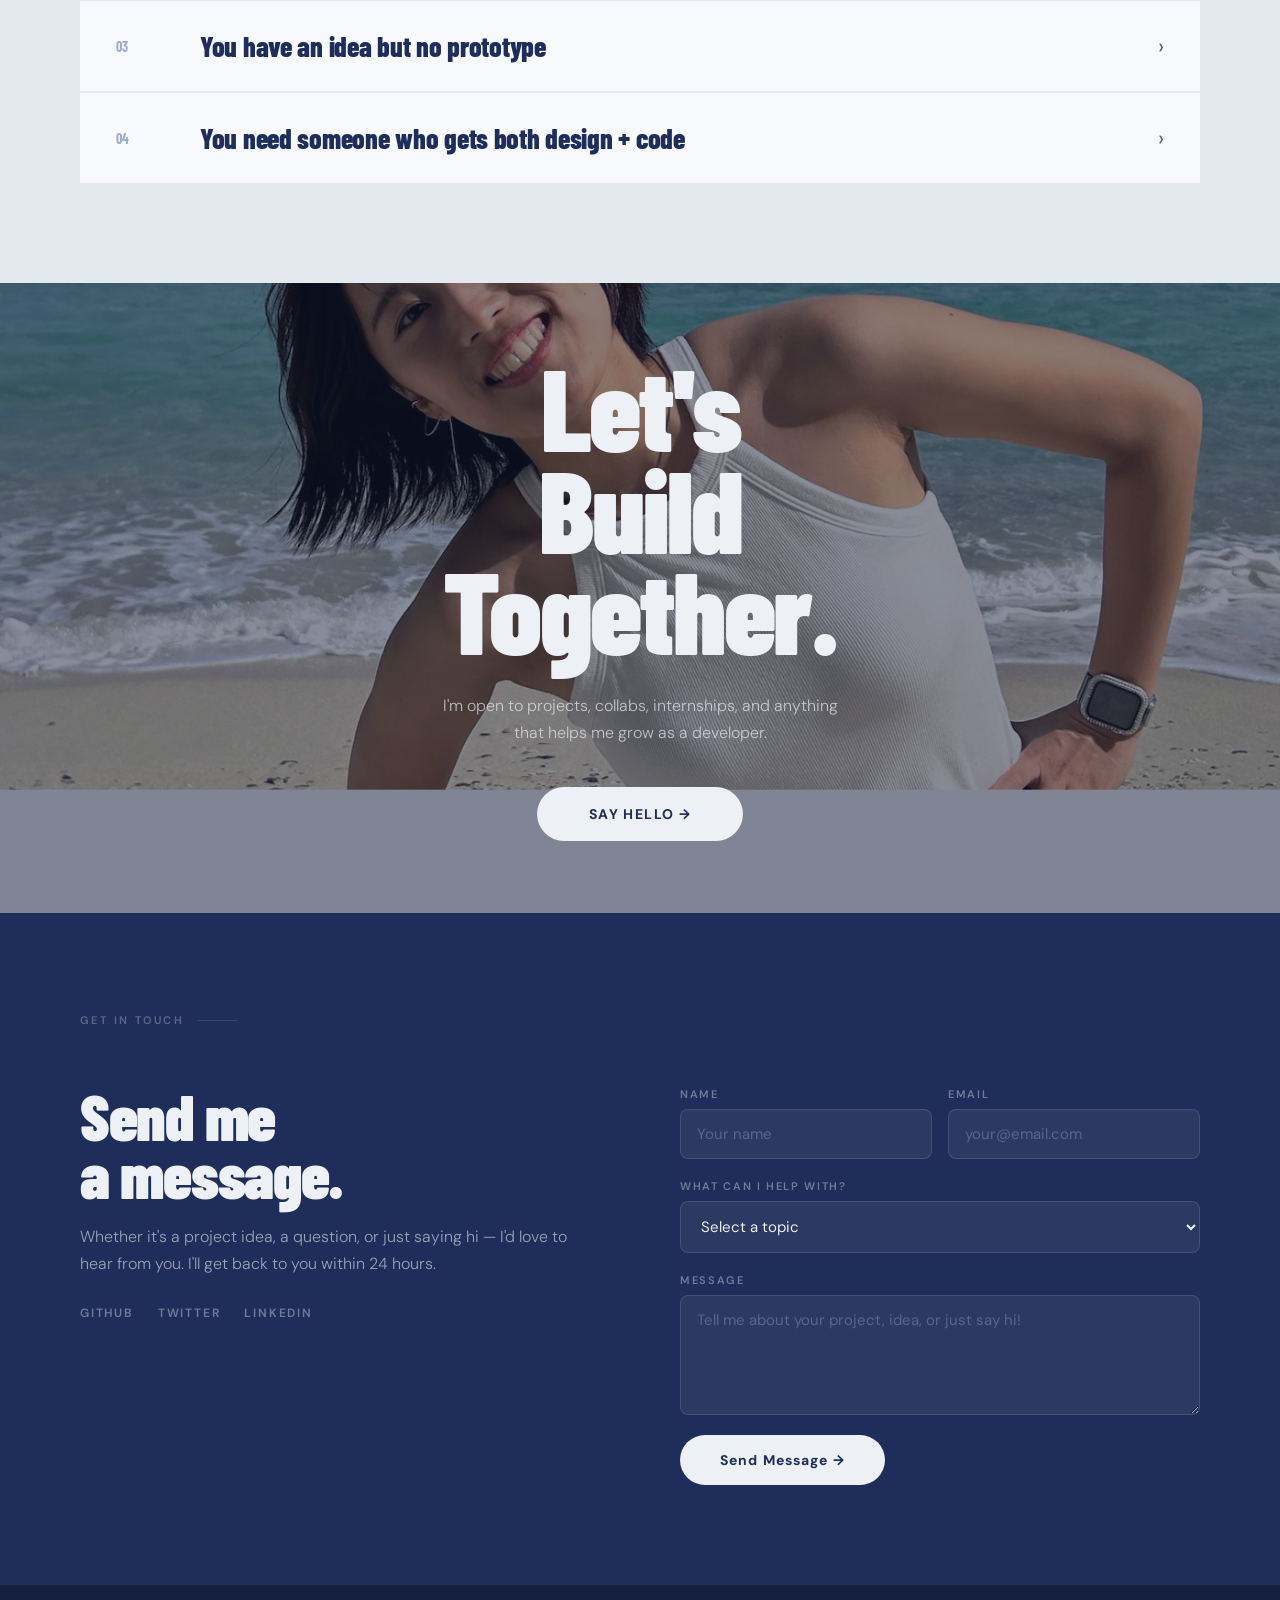
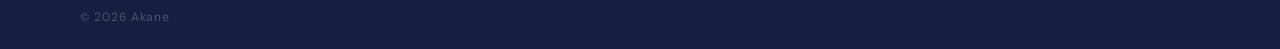
==== commit 5e6720c8: "Hero: 2x marquee text, fix row positioning bug, photo larger and in front" ====
--- a/index.html
+++ b/index.html
@@ -35,7 +35,7 @@
       </div>
     </div>
   </div>
-  <div class="marquee-wrap" style="top: calc(56px + clamp(72px, 10.8vw, 144px));">
+  <div class="marquee-wrap" style="top: calc(56px + clamp(144px, 19.8vw, 252px));">
     <div class="marquee-fade rev">
       <div class="marquee-row rev">
         <span>DEVELOPER</span><span>CREATIVE</span><span>BUILDER</span>
--- a/css/style.css
+++ b/css/style.css
@@ -105,6 +105,7 @@
   left: 0; right: 0;
   overflow: hidden;
   user-select: none;
+  z-index: 0;
 }
 .marquee-fade {
   animation: fadeInOnly .8s ease forwards;
@@ -126,7 +127,7 @@
 .marquee-row span {
   font-family: 'Barlow Condensed', sans-serif;
   font-weight: 900;
-  font-size: clamp(80px, 12vw, 160px);
+  font-size: clamp(160px, 22vw, 280px);
   line-height: .9;
   color: var(--navy);
   padding: 0 24px;
@@ -150,7 +151,7 @@
   align-items: flex-end;
   justify-content: center;
   position: relative;
-  z-index: 2;
+  z-index: 2; /* photo stays above marquee text (z-index: 0) */
 }
 .mask-reveal-wrap {
   position: relative;
@@ -167,7 +168,7 @@
   bottom: 0;
   left: 50%;
   transform: translateX(-50%);
-  height: min(72vh, 640px);
+  height: min(88vh, 800px);
   width: auto;
   object-fit: contain;
   object-position: bottom center;
@@ -803,3 +804,113 @@
   transition: opacity .6s ease, transform .6s ease;
 }
 .reveal-scale.visible { opacity: 1; transform: translateY(0) scale(1); }
+
+/* ── RESPONSIVE ── */
+
+/* タッチデバイス：カーソル復元・マスクリビール常時表示 */
+@media (hover: none) {
+  body { cursor: auto; }
+  #cursor { display: none; }
+  .nav-contact,
+  .solve-item,
+  .form-field input,
+  .form-field textarea,
+  .form-field select,
+  .form-submit { cursor: auto; }
+  .mask-img-top { display: none; }
+}
+
+/* ── タブレット（〜768px）── */
+@media (max-width: 768px) {
+  /* Nav */
+  nav { padding: 0 20px; }
+
+  /* Hero */
+  .hero-side-label { display: none; }
+  .scroll-hint { right: 16px; bottom: 24px; }
+  .mask-reveal-wrap { width: 90vw; }
+  .hero-tagline h1 { font-size: clamp(11px, 3vw, 16px); }
+
+  /* About */
+  .about-big-title { padding: 24px 0 0; }
+  .about-stage {
+    flex-direction: column;
+    height: auto;
+    min-height: 0;
+    align-items: center;
+    padding: 0 24px 48px;
+  }
+  .about-left {
+    position: static;
+    width: 100%;
+    padding: 24px 0 0;
+    align-self: auto;
+    order: 2;
+  }
+  .about-center-photo {
+    position: static;
+    left: auto;
+    transform: none;
+    animation: none;
+    height: 55vw;
+    max-width: 75%;
+    display: block;
+    margin: 0 auto;
+    order: 1;
+  }
+  .about-right { display: none; }
+  .about-desc { max-width: 100%; }
+
+  /* Skills */
+  #skills { padding: 64px 24px; }
+  .skills-grid {
+    grid-template-columns: repeat(2, 1fr);
+    margin-top: 32px;
+  }
+  .skill-card { padding: 28px 22px; }
+
+  /* Solve */
+  #solve { padding: 64px 24px; }
+  .solve-header {
+    flex-direction: column;
+    align-items: flex-start;
+    gap: 12px;
+    margin-bottom: 32px;
+  }
+  .solve-sub { max-width: 100%; }
+  .solve-item-header {
+    padding: 20px 16px;
+    grid-template-columns: 36px 1fr auto;
+    gap: 10px;
+  }
+  .solve-item-title { font-size: 20px; }
+  .solve-item-body-inner { padding: 0 16px 24px 46px; }
+
+  /* Contact */
+  .contact-photo-section { min-height: 400px; }
+  .contact-form-section { padding: 64px 24px; }
+  .form-grid {
+    grid-template-columns: 1fr;
+    gap: 40px;
+    margin-top: 40px;
+  }
+  .form-row { grid-template-columns: 1fr; }
+
+  /* Footer */
+  footer { padding: 20px 24px; }
+}
+
+/* ── スマートフォン（〜480px）── */
+@media (max-width: 480px) {
+  /* Skills: 1列に */
+  .skills-grid { grid-template-columns: 1fr; }
+
+  /* Solve */
+  .solve-item-title { font-size: 18px; }
+  .solve-item-header { padding: 16px 14px; gap: 8px; }
+  .solve-item-body-inner { padding: 0 14px 20px 40px; }
+
+  /* Hero tagline */
+  .hero-tagline { bottom: 32px; }
+  .hero-tagline h1 { letter-spacing: .18em; }
+}
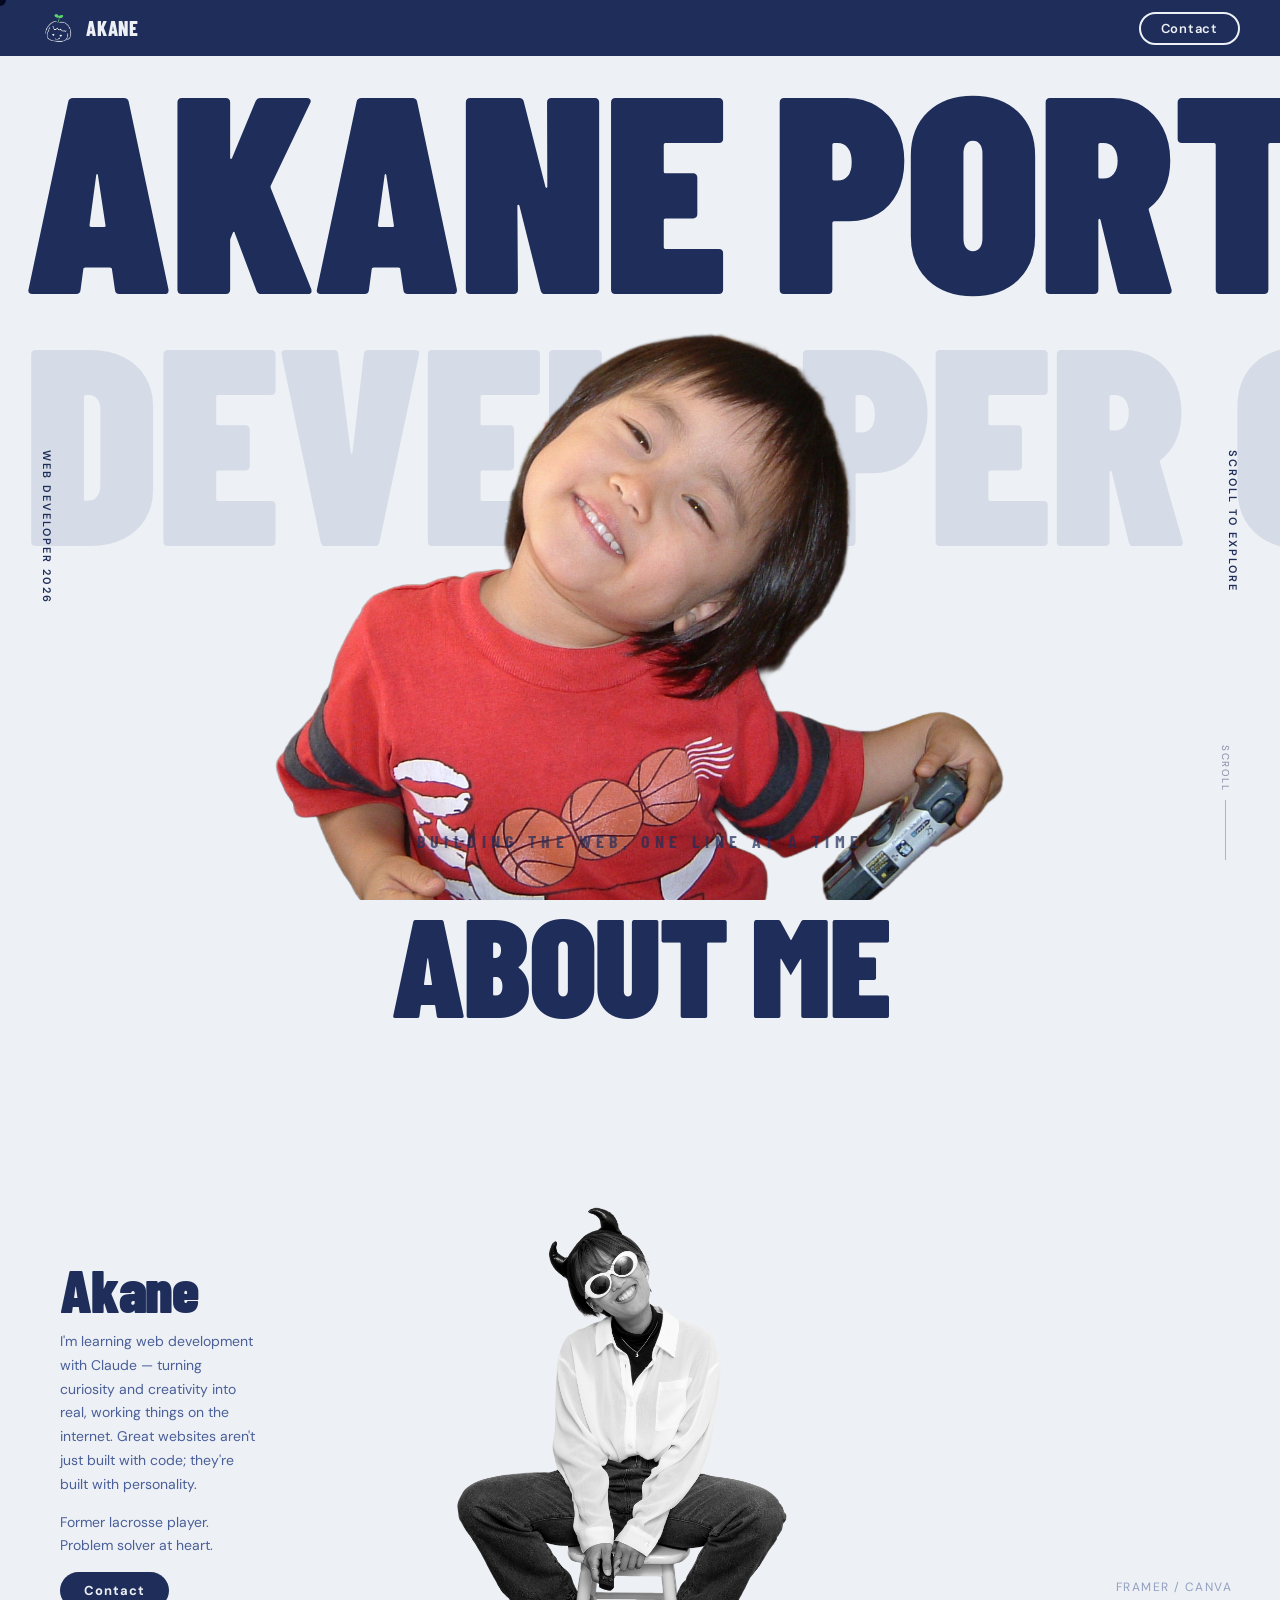
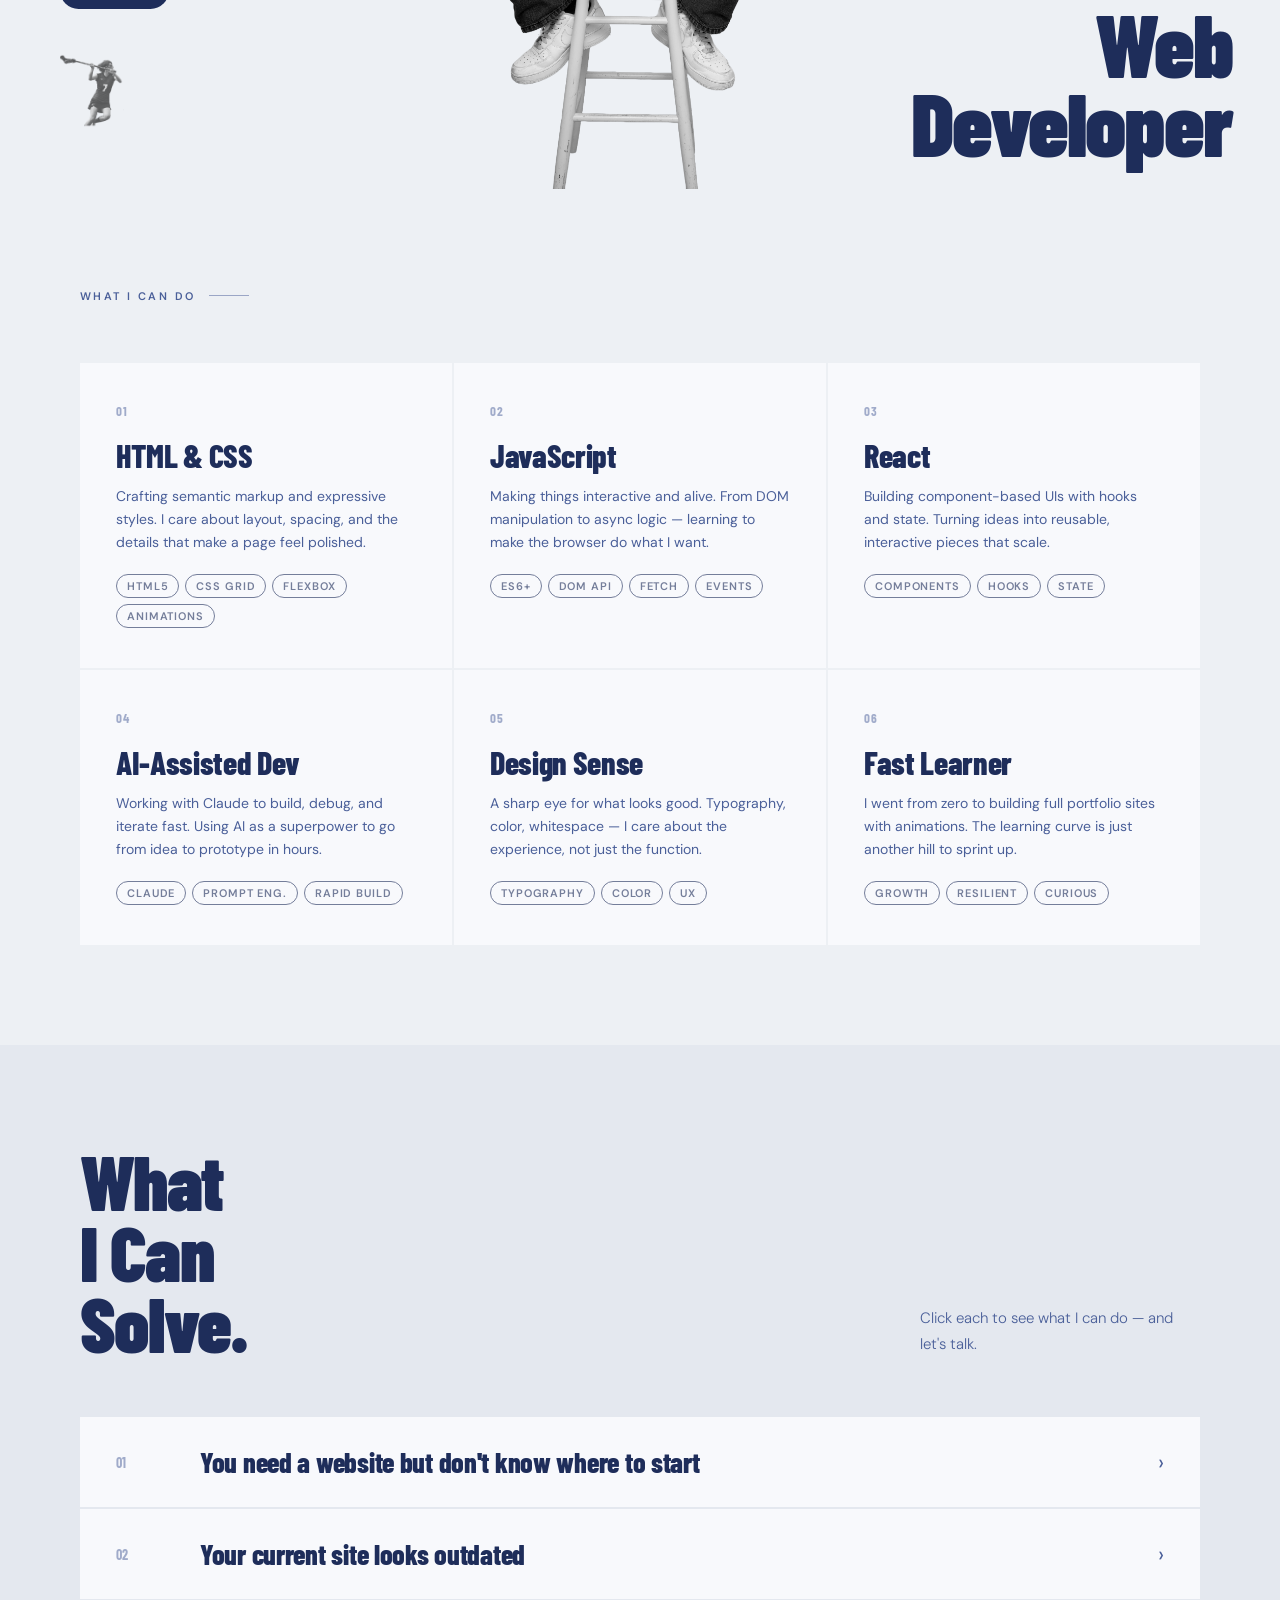
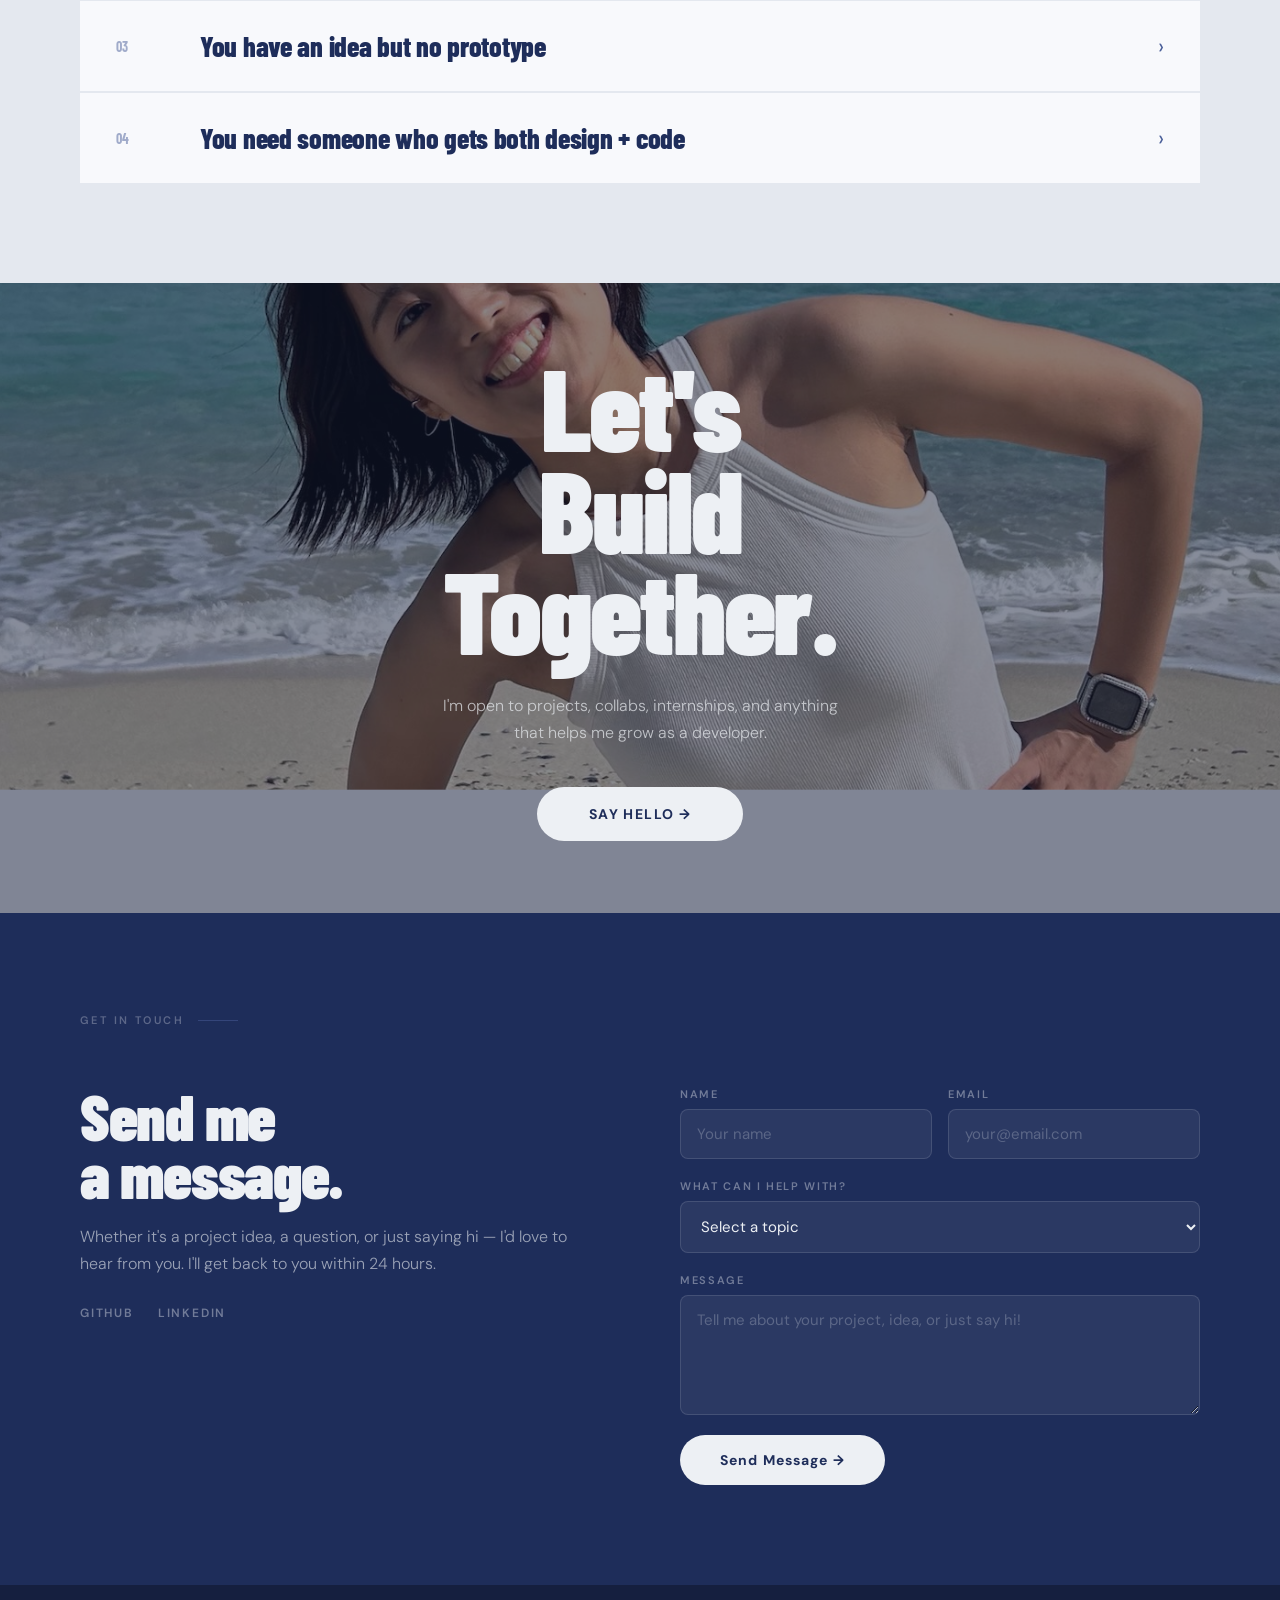
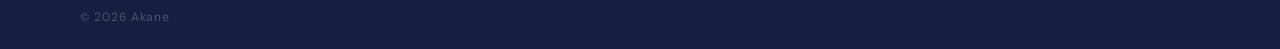
==== commit 49cb5ae5: "Contact: add GitHub/LinkedIn links, remove Twitter" ====
--- a/index.html
+++ b/index.html
@@ -260,9 +260,8 @@
         <div class="form-lead-title">Send me<br>a message.</div>
         <p class="form-lead-desc">Whether it's a project idea, a question, or just saying hi — I'd love to hear from you. I'll get back to you within 24 hours.</p>
         <div class="contact-links">
-          <a href="#" class="contact-link">GitHub</a>
-          <a href="#" class="contact-link">Twitter</a>
-          <a href="#" class="contact-link">LinkedIn</a>
+          <a href="https://github.com/cathyakanerena07" target="_blank" rel="noopener" class="contact-link">GitHub</a>
+          <a href="https://www.linkedin.com/jobs/" target="_blank" rel="noopener" class="contact-link">LinkedIn</a>
         </div>
       </div>
       <form class="reveal" id="contactForm" onsubmit="handleSubmit(event)">
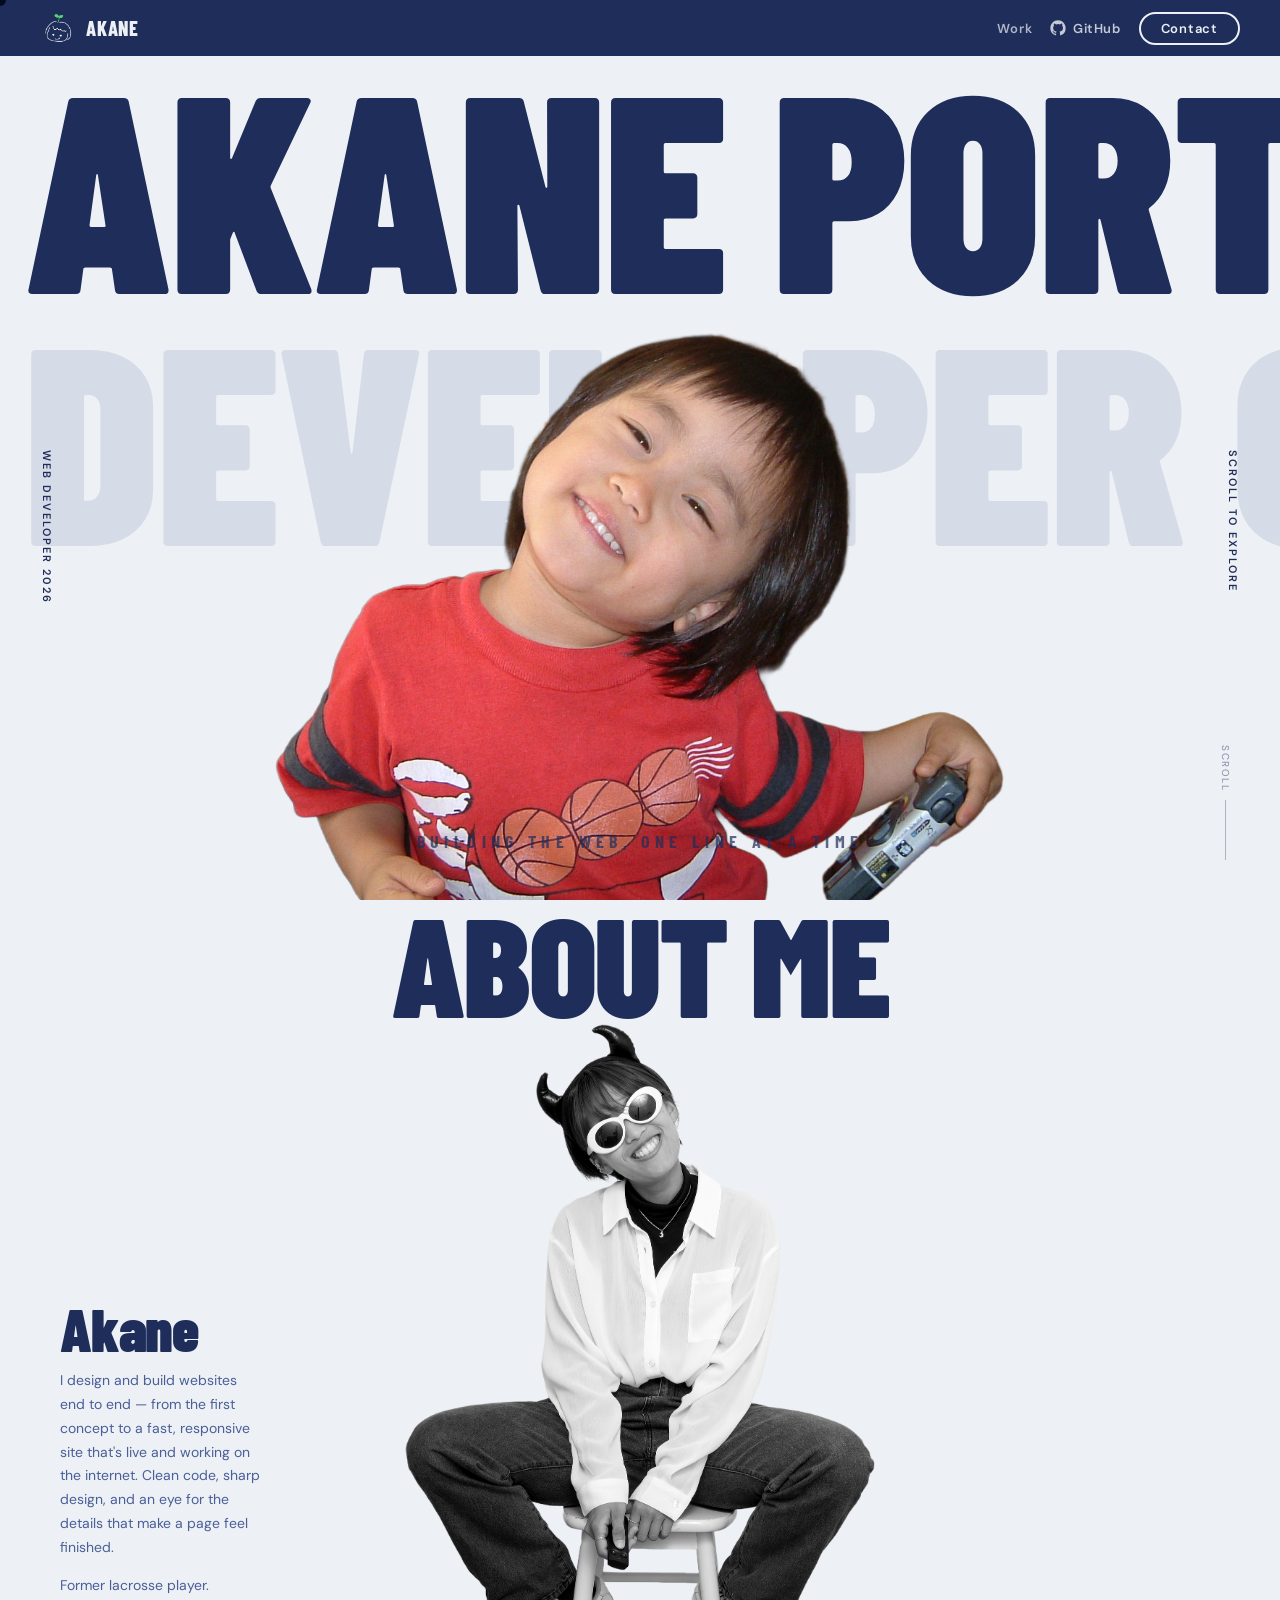
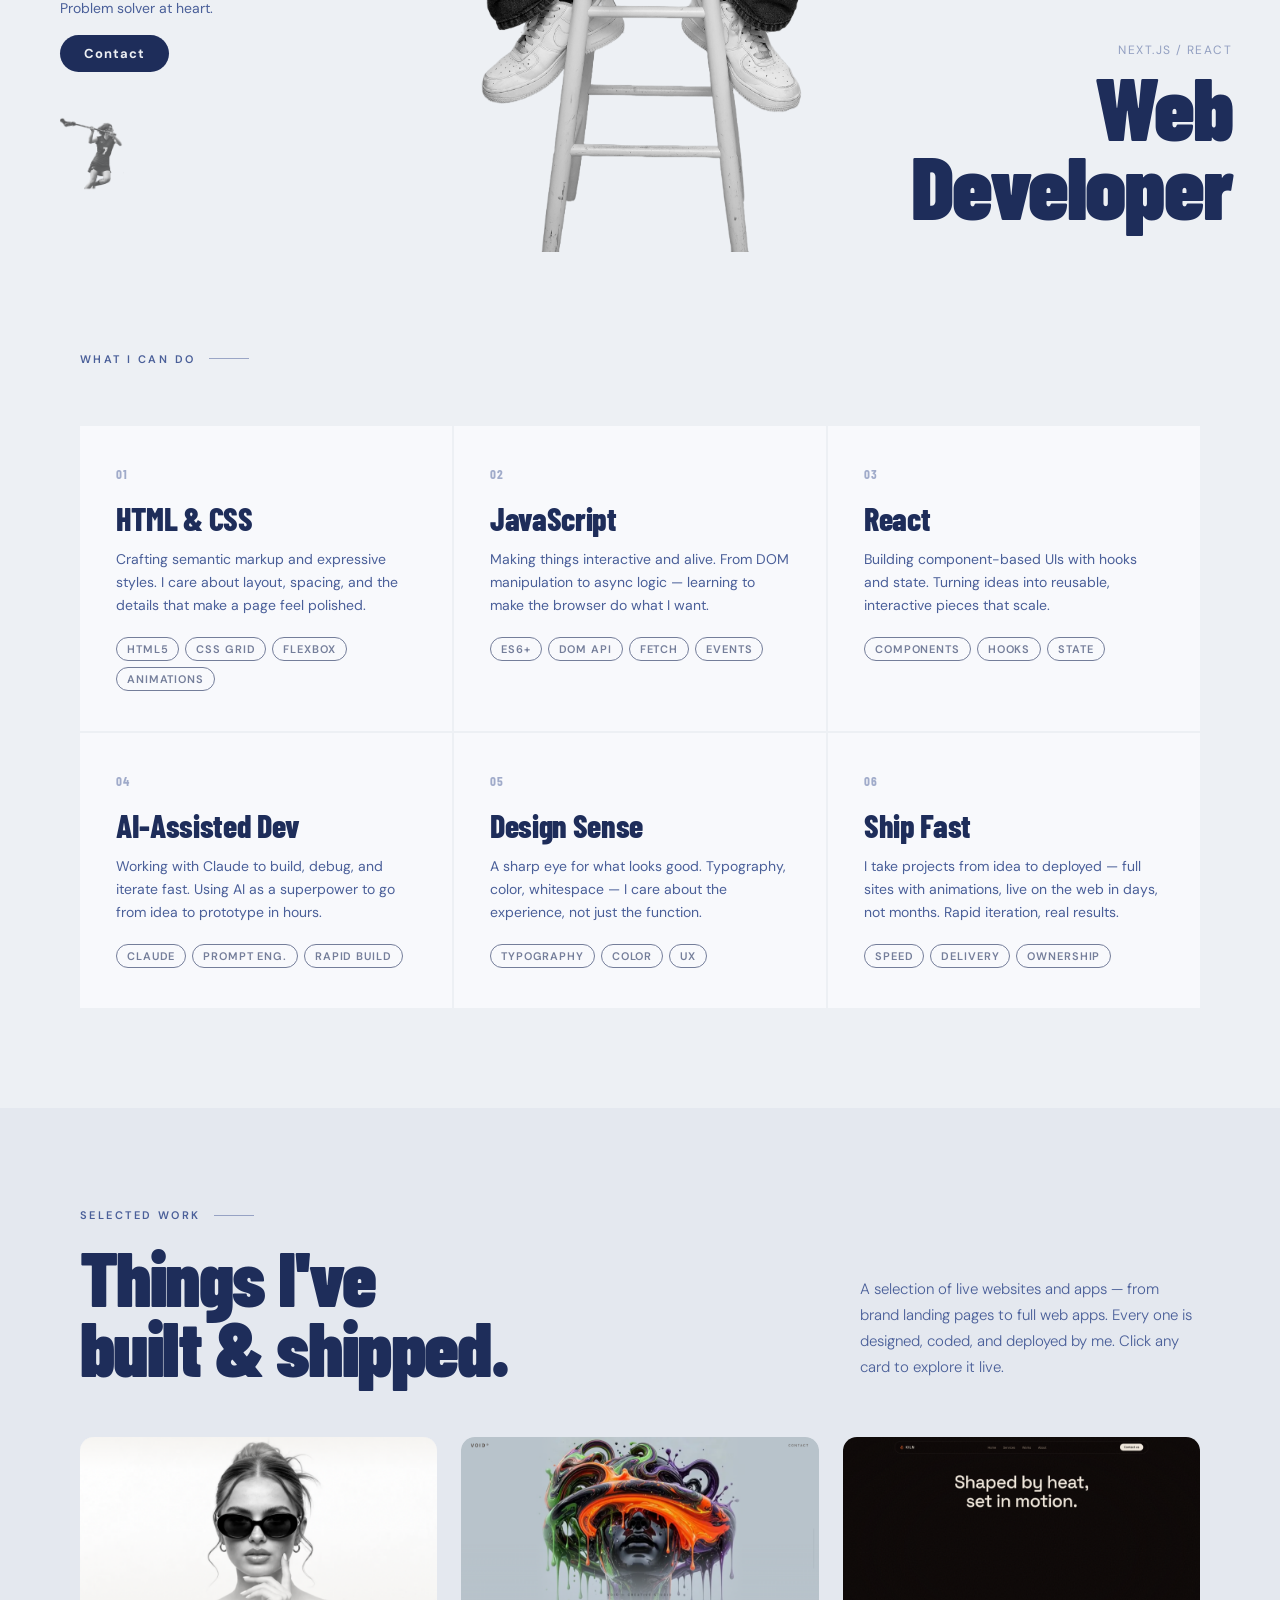
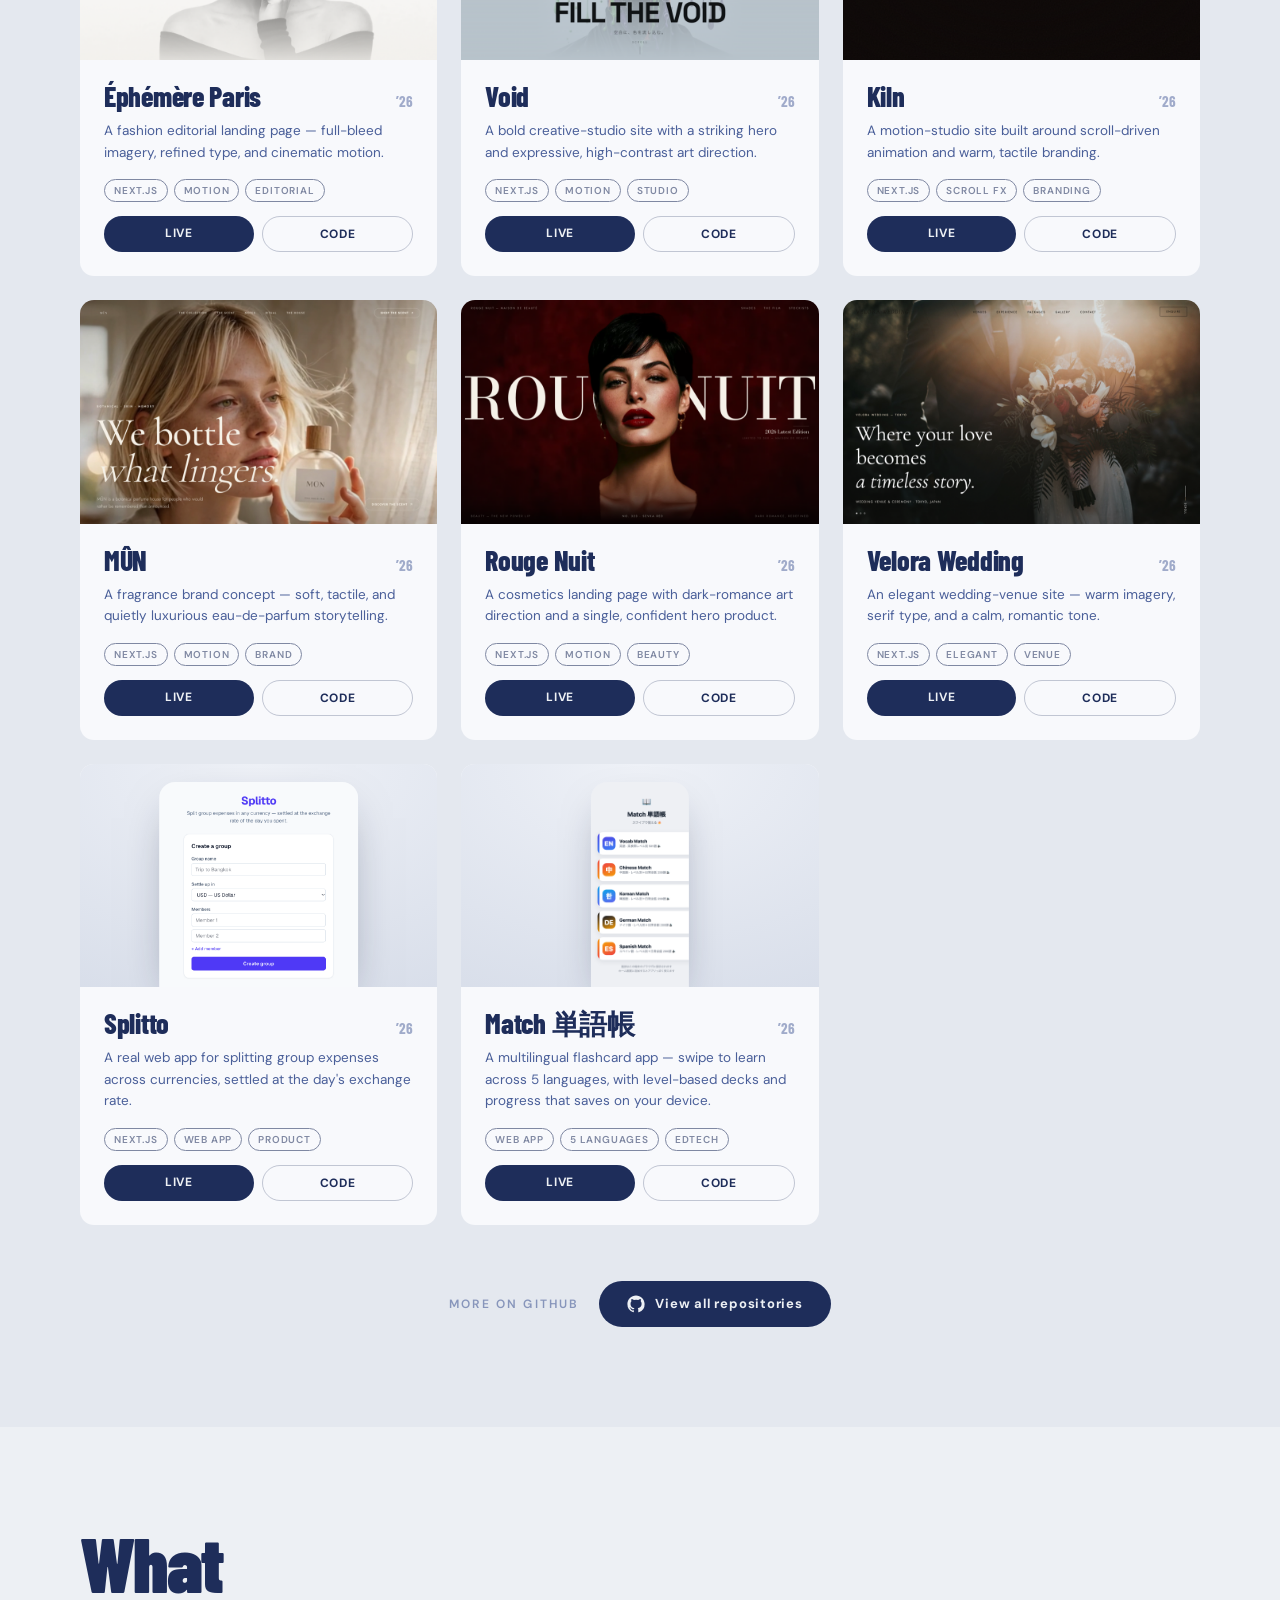
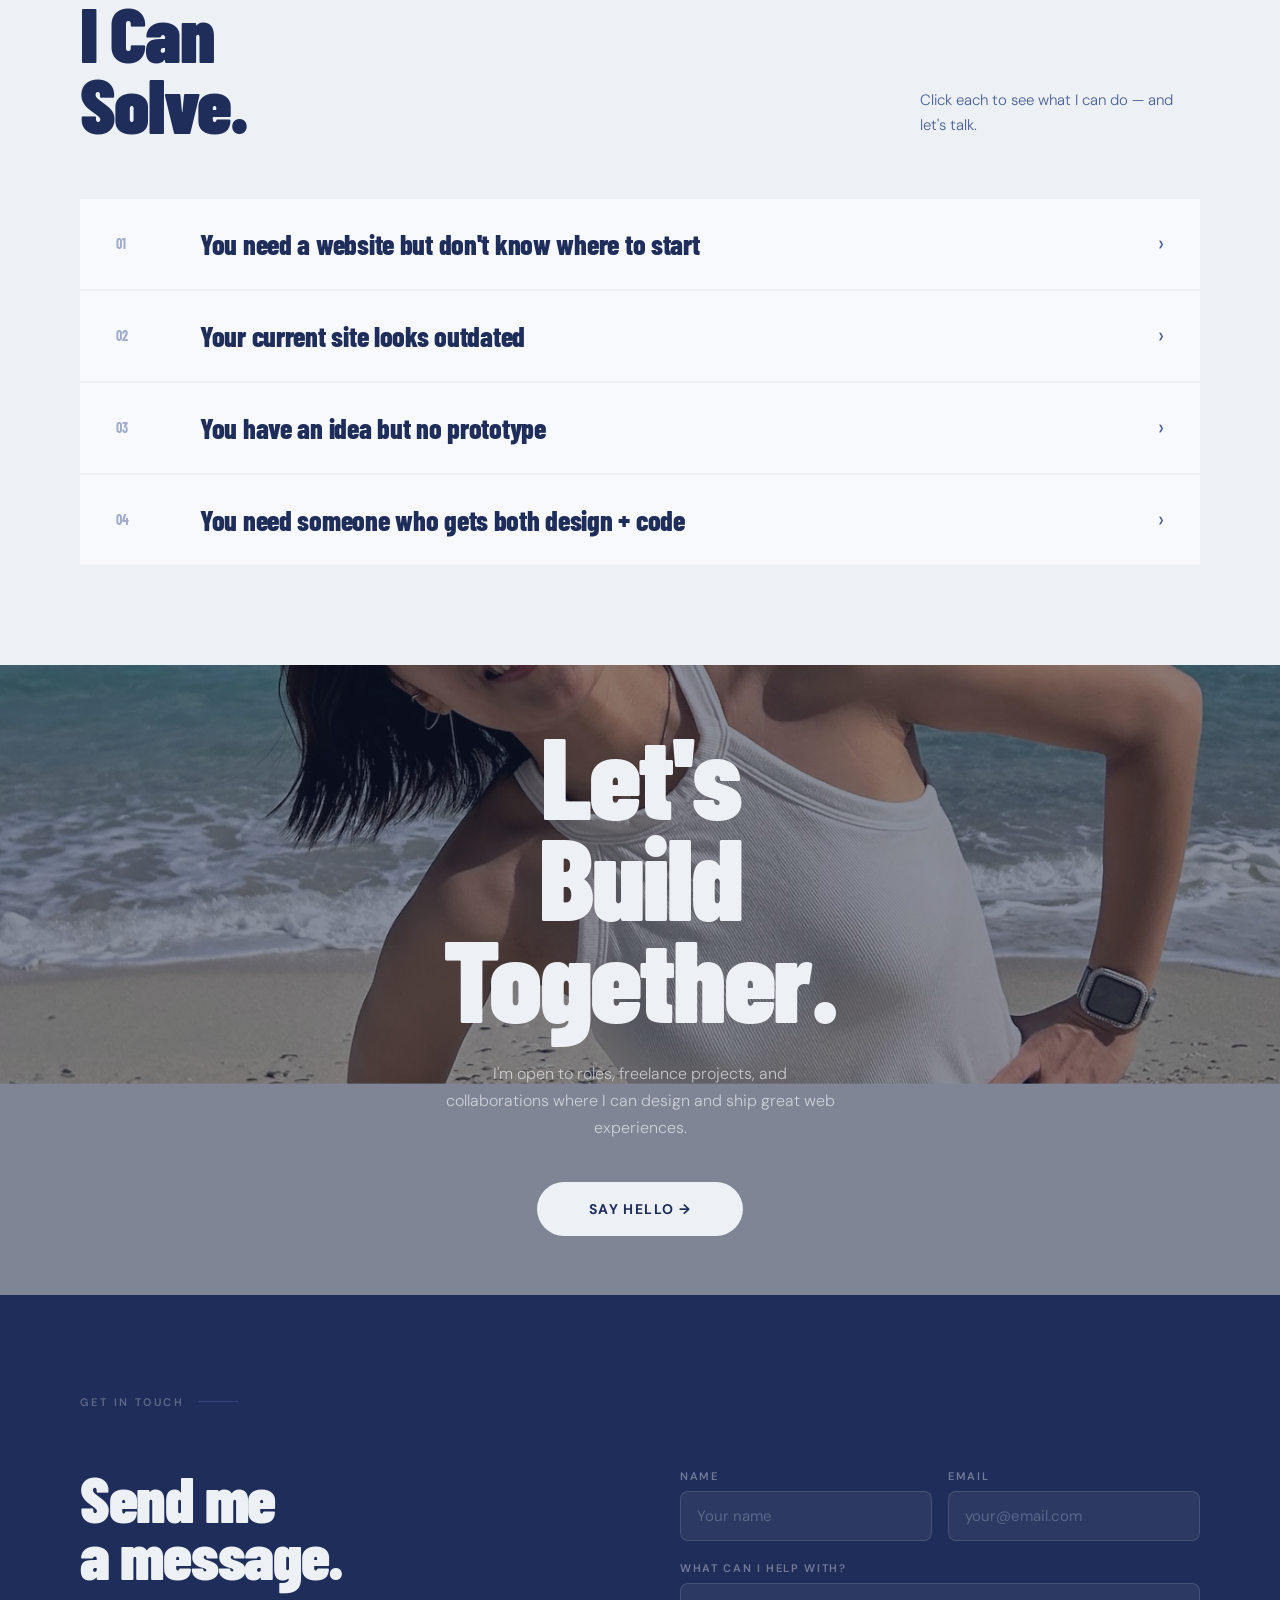
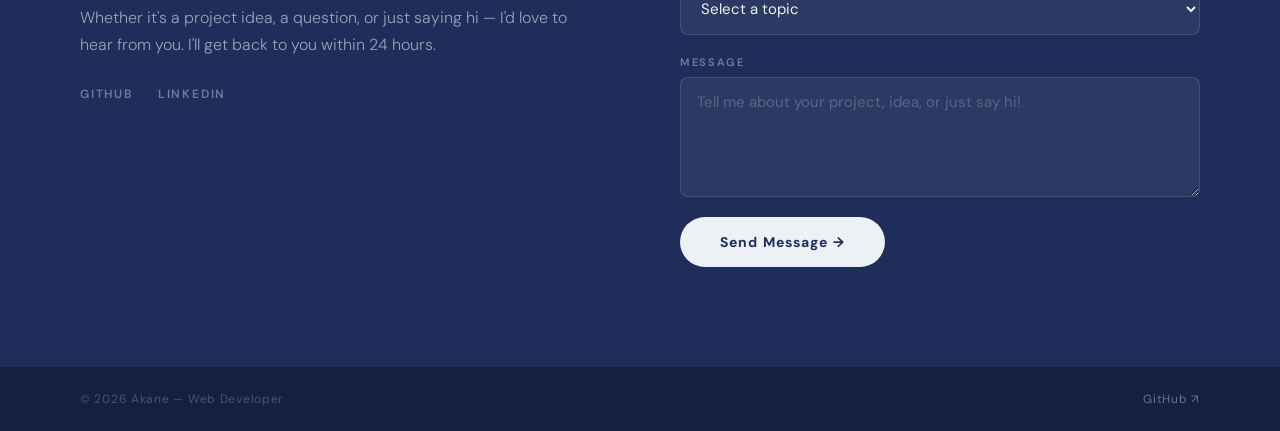
==== commit 985a6656: "Add Selected Work gallery, GitHub buttons, bigger about photo; confident copy - New "Selected Work" " ====
--- a/index.html
+++ b/index.html
@@ -4,6 +4,11 @@
   <meta charset="UTF-8">
   <meta name="viewport" content="width=device-width, initial-scale=1.0">
   <title>Akane — Web Developer</title>
+  <meta name="description" content="Akane — web developer who designs and ships fast, responsive websites and web apps. Selected work, skills, and contact.">
+  <meta property="og:title" content="Akane — Web Developer">
+  <meta property="og:description" content="I design and build fast, responsive websites and web apps — from concept to live deployment.">
+  <meta property="og:type" content="website">
+  <meta name="theme-color" content="#1e2d5a">
   <link rel="preconnect" href="https://fonts.googleapis.com">
   <link href="https://fonts.googleapis.com/css2?family=Barlow+Condensed:wght@700;800;900&family=DM+Sans:wght@300;400;500;600&display=swap" rel="stylesheet">
   <link rel="stylesheet" href="css/style.css">
@@ -20,7 +25,14 @@
     </div>
     <span class="nav-logo-name">AKANE</span>
   </a>
-  <a href="#contact" class="nav-contact">Contact</a>
+  <div class="nav-actions">
+    <a href="#work" class="nav-link">Work</a>
+    <a href="https://github.com/cathyakanerena07" target="_blank" rel="noopener" class="nav-github" aria-label="GitHub profile">
+      <svg viewBox="0 0 24 24" width="16" height="16" fill="currentColor" aria-hidden="true"><path d="M12 .5C5.73.5.5 5.73.5 12a11.5 11.5 0 0 0 7.86 10.92c.58.1.79-.25.79-.56v-2c-3.2.7-3.88-1.36-3.88-1.36-.53-1.34-1.3-1.7-1.3-1.7-1.06-.72.08-.71.08-.71 1.17.08 1.79 1.2 1.79 1.2 1.04 1.78 2.73 1.27 3.4.97.1-.75.4-1.27.73-1.56-2.55-.29-5.24-1.28-5.24-5.68 0-1.25.45-2.28 1.19-3.08-.12-.29-.52-1.46.11-3.05 0 0 .97-.31 3.18 1.18a11 11 0 0 1 5.8 0c2.2-1.49 3.17-1.18 3.17-1.18.63 1.59.23 2.76.11 3.05.74.8 1.19 1.83 1.19 3.08 0 4.41-2.69 5.38-5.25 5.67.41.36.78 1.06.78 2.14v3.17c0 .31.21.67.8.56A11.5 11.5 0 0 0 23.5 12C23.5 5.73 18.27.5 12 .5Z"/></svg>
+      <span>GitHub</span>
+    </a>
+    <a href="#contact" class="nav-contact">Contact</a>
+  </div>
 </nav>
 
 <!-- HERO -->
@@ -79,14 +91,14 @@
   <div class="about-stage">
     <div class="about-left reveal">
       <div class="about-name">Akane</div>
-      <p class="about-desc">I'm learning web development with Claude — turning curiosity and creativity into real, working things on the internet. Great websites aren't just built with code; they're built with personality.</p>
+      <p class="about-desc">I design and build websites end to end — from the first concept to a fast, responsive site that's live and working on the internet. Clean code, sharp design, and an eye for the details that make a page feel finished.</p>
       <p class="about-desc">Former lacrosse player. Problem solver at heart.</p>
       <a href="#contact" class="about-cta">Contact</a>
       <img class="about-lacrosse" src="project/uploads/FF2E8A51-E688-4534-862C-32D0496CAC10.png" alt="lacrosse" />
     </div>
-    <img class="about-center-photo" src="project/uploads/selphotomo-49.png" alt="Akane" />
+    <img class="about-center-photo" src="assets/akane-cutout.png" alt="Akane" />
     <div class="about-right reveal">
-      <span class="about-tool-label">Framer / Canva</span>
+      <span class="about-tool-label">Next.js / React</span>
       <div class="about-role">Web<br>Developer</div>
     </div>
   </div>
@@ -150,14 +162,157 @@
     </div>
     <div class="skill-card reveal-scale" style="transition-delay:.40s">
       <div class="skill-num">06</div>
-      <div class="skill-name">Fast Learner</div>
-      <div class="skill-desc">I went from zero to building full portfolio sites with animations. The learning curve is just another hill to sprint up.</div>
-      <div class="skill-tags">
-        <span class="skill-tag">Growth</span>
-        <span class="skill-tag">Resilient</span>
-        <span class="skill-tag">Curious</span>
-      </div>
-    </div>
+      <div class="skill-name">Ship Fast</div>
+      <div class="skill-desc">I take projects from idea to deployed — full sites with animations, live on the web in days, not months. Rapid iteration, real results.</div>
+      <div class="skill-tags">
+        <span class="skill-tag">Speed</span>
+        <span class="skill-tag">Delivery</span>
+        <span class="skill-tag">Ownership</span>
+      </div>
+    </div>
+  </div>
+</section>
+
+<!-- WORK -->
+<section id="work">
+  <div class="work-header">
+    <div>
+      <div class="section-label reveal">Selected Work</div>
+      <h2 class="work-headline reveal">Things I've<br>built &amp; shipped.</h2>
+    </div>
+    <p class="work-intro reveal">A selection of live websites and apps — from brand landing pages to full web apps. Every one is designed, coded, and deployed by me. Click any card to explore it live.</p>
+  </div>
+
+  <div class="work-grid">
+
+    <article class="work-card reveal">
+      <a class="work-thumb" href="https://ephemere-paris.vercel.app" target="_blank" rel="noopener">
+        <img src="assets/work/ephemere-paris.png" alt="Éphémère Paris website" loading="lazy" />
+        <span class="work-thumb-cta">View live ↗</span>
+      </a>
+      <div class="work-info">
+        <div class="work-titlerow"><h3 class="work-title">Éphémère Paris</h3><span class="work-year">’26</span></div>
+        <p class="work-desc">A fashion editorial landing page — full-bleed imagery, refined type, and cinematic motion.</p>
+        <div class="work-meta">
+          <div class="work-tags"><span class="work-tag">Next.js</span><span class="work-tag">Motion</span><span class="work-tag">Editorial</span></div>
+          <div class="work-links"><a href="https://ephemere-paris.vercel.app" target="_blank" rel="noopener" class="work-link">Live</a><a href="https://github.com/cathyakanerena07/ephemere-paris" target="_blank" rel="noopener" class="work-link ghost">Code</a></div>
+        </div>
+      </div>
+    </article>
+
+    <article class="work-card reveal">
+      <a class="work-thumb" href="https://void-gray-pi.vercel.app" target="_blank" rel="noopener">
+        <img src="assets/work/void.png" alt="Void creative studio website" loading="lazy" />
+        <span class="work-thumb-cta">View live ↗</span>
+      </a>
+      <div class="work-info">
+        <div class="work-titlerow"><h3 class="work-title">Void</h3><span class="work-year">’26</span></div>
+        <p class="work-desc">A bold creative-studio site with a striking hero and expressive, high-contrast art direction.</p>
+        <div class="work-meta">
+          <div class="work-tags"><span class="work-tag">Next.js</span><span class="work-tag">Motion</span><span class="work-tag">Studio</span></div>
+          <div class="work-links"><a href="https://void-gray-pi.vercel.app" target="_blank" rel="noopener" class="work-link">Live</a><a href="https://github.com/cathyakanerena07/void-studio" target="_blank" rel="noopener" class="work-link ghost">Code</a></div>
+        </div>
+      </div>
+    </article>
+
+    <article class="work-card reveal">
+      <a class="work-thumb" href="https://kiln-tawny.vercel.app" target="_blank" rel="noopener">
+        <img src="assets/work/kiln.png" alt="Kiln motion studio website" loading="lazy" />
+        <span class="work-thumb-cta">View live ↗</span>
+      </a>
+      <div class="work-info">
+        <div class="work-titlerow"><h3 class="work-title">Kiln</h3><span class="work-year">’26</span></div>
+        <p class="work-desc">A motion-studio site built around scroll-driven animation and warm, tactile branding.</p>
+        <div class="work-meta">
+          <div class="work-tags"><span class="work-tag">Next.js</span><span class="work-tag">Scroll FX</span><span class="work-tag">Branding</span></div>
+          <div class="work-links"><a href="https://kiln-tawny.vercel.app" target="_blank" rel="noopener" class="work-link">Live</a><a href="https://github.com/cathyakanerena07/kiln-motion-studio" target="_blank" rel="noopener" class="work-link ghost">Code</a></div>
+        </div>
+      </div>
+    </article>
+
+    <article class="work-card reveal">
+      <a class="work-thumb" href="https://mun-hazel.vercel.app" target="_blank" rel="noopener">
+        <img src="assets/work/mun.png" alt="MÛN fragrance website" loading="lazy" />
+        <span class="work-thumb-cta">View live ↗</span>
+      </a>
+      <div class="work-info">
+        <div class="work-titlerow"><h3 class="work-title">MÛN</h3><span class="work-year">’26</span></div>
+        <p class="work-desc">A fragrance brand concept — soft, tactile, and quietly luxurious eau-de-parfum storytelling.</p>
+        <div class="work-meta">
+          <div class="work-tags"><span class="work-tag">Next.js</span><span class="work-tag">Motion</span><span class="work-tag">Brand</span></div>
+          <div class="work-links"><a href="https://mun-hazel.vercel.app" target="_blank" rel="noopener" class="work-link">Live</a><a href="https://github.com/cathyakanerena07/mun" target="_blank" rel="noopener" class="work-link ghost">Code</a></div>
+        </div>
+      </div>
+    </article>
+
+    <article class="work-card reveal">
+      <a class="work-thumb" href="https://rouge-nuit.vercel.app" target="_blank" rel="noopener">
+        <img src="assets/work/rouge-nuit.png" alt="Rouge Nuit cosmetics website" loading="lazy" />
+        <span class="work-thumb-cta">View live ↗</span>
+      </a>
+      <div class="work-info">
+        <div class="work-titlerow"><h3 class="work-title">Rouge Nuit</h3><span class="work-year">’26</span></div>
+        <p class="work-desc">A cosmetics landing page with dark-romance art direction and a single, confident hero product.</p>
+        <div class="work-meta">
+          <div class="work-tags"><span class="work-tag">Next.js</span><span class="work-tag">Motion</span><span class="work-tag">Beauty</span></div>
+          <div class="work-links"><a href="https://rouge-nuit.vercel.app" target="_blank" rel="noopener" class="work-link">Live</a><a href="https://github.com/cathyakanerena07/rouge-nuit" target="_blank" rel="noopener" class="work-link ghost">Code</a></div>
+        </div>
+      </div>
+    </article>
+
+    <article class="work-card reveal">
+      <a class="work-thumb" href="https://velora-wedding.vercel.app" target="_blank" rel="noopener">
+        <img src="assets/work/velora-wedding.png" alt="Velora Wedding website" loading="lazy" />
+        <span class="work-thumb-cta">View live ↗</span>
+      </a>
+      <div class="work-info">
+        <div class="work-titlerow"><h3 class="work-title">Velora Wedding</h3><span class="work-year">’26</span></div>
+        <p class="work-desc">An elegant wedding-venue site — warm imagery, serif type, and a calm, romantic tone.</p>
+        <div class="work-meta">
+          <div class="work-tags"><span class="work-tag">Next.js</span><span class="work-tag">Elegant</span><span class="work-tag">Venue</span></div>
+          <div class="work-links"><a href="https://velora-wedding.vercel.app" target="_blank" rel="noopener" class="work-link">Live</a><a href="https://github.com/cathyakanerena07/velora-wedding" target="_blank" rel="noopener" class="work-link ghost">Code</a></div>
+        </div>
+      </div>
+    </article>
+
+    <article class="work-card reveal app">
+      <a class="work-thumb" href="https://splitto-lovat.vercel.app" target="_blank" rel="noopener">
+        <img src="assets/work/splitto-mobile.png" alt="Splitto expense-splitting app" loading="lazy" />
+        <span class="work-thumb-cta">View live ↗</span>
+      </a>
+      <div class="work-info">
+        <div class="work-titlerow"><h3 class="work-title">Splitto</h3><span class="work-year">’26</span></div>
+        <p class="work-desc">A real web app for splitting group expenses across currencies, settled at the day's exchange rate.</p>
+        <div class="work-meta">
+          <div class="work-tags"><span class="work-tag">Next.js</span><span class="work-tag">Web App</span><span class="work-tag">Product</span></div>
+          <div class="work-links"><a href="https://splitto-lovat.vercel.app" target="_blank" rel="noopener" class="work-link">Live</a><a href="https://github.com/cathyakanerena07/splitto" target="_blank" rel="noopener" class="work-link ghost">Code</a></div>
+        </div>
+      </div>
+    </article>
+
+    <article class="work-card reveal app">
+      <a class="work-thumb" href="https://match-vocab-public.vercel.app/" target="_blank" rel="noopener">
+        <img src="assets/work/vocabmatch-mobile.png" alt="Match — multilingual vocabulary app" loading="lazy" />
+        <span class="work-thumb-cta">View live ↗</span>
+      </a>
+      <div class="work-info">
+        <div class="work-titlerow"><h3 class="work-title">Match 単語帳</h3><span class="work-year">’26</span></div>
+        <p class="work-desc">A multilingual flashcard app — swipe to learn across 5 languages, with level-based decks and progress that saves on your device.</p>
+        <div class="work-meta">
+          <div class="work-tags"><span class="work-tag">Web App</span><span class="work-tag">5 Languages</span><span class="work-tag">EdTech</span></div>
+          <div class="work-links"><a href="https://match-vocab-public.vercel.app/" target="_blank" rel="noopener" class="work-link">Live</a><a href="https://github.com/cathyakanerena07/match-vocab-public" target="_blank" rel="noopener" class="work-link ghost">Code</a></div>
+        </div>
+      </div>
+    </article>
+
+  </div>
+
+  <div class="work-footer reveal">
+    <span>More on GitHub</span>
+    <a href="https://github.com/cathyakanerena07?tab=repositories" target="_blank" rel="noopener" class="work-github-btn">
+      <svg viewBox="0 0 24 24" width="18" height="18" fill="currentColor" aria-hidden="true"><path d="M12 .5C5.73.5.5 5.73.5 12a11.5 11.5 0 0 0 7.86 10.92c.58.1.79-.25.79-.56v-2c-3.2.7-3.88-1.36-3.88-1.36-.53-1.34-1.3-1.7-1.3-1.7-1.06-.72.08-.71.08-.71 1.17.08 1.79 1.2 1.79 1.2 1.04 1.78 2.73 1.27 3.4.97.1-.75.4-1.27.73-1.56-2.55-.29-5.24-1.28-5.24-5.68 0-1.25.45-2.28 1.19-3.08-.12-.29-.52-1.46.11-3.05 0 0 .97-.31 3.18 1.18a11 11 0 0 1 5.8 0c2.2-1.49 3.17-1.18 3.17-1.18.63 1.59.23 2.76.11 3.05.74.8 1.19 1.83 1.19 3.08 0 4.41-2.69 5.38-5.25 5.67.41.36.78 1.06.78 2.14v3.17c0 .31.21.67.8.56A11.5 11.5 0 0 0 23.5 12C23.5 5.73 18.27.5 12 .5Z"/></svg>
+      View all repositories
+    </a>
   </div>
 </section>
 
@@ -247,7 +402,7 @@
     <div class="contact-overlay"></div>
     <div class="contact-photo-content">
       <h2 class="contact-headline reveal">Let's<br>Build<br>Together.</h2>
-      <p class="contact-sub reveal">I'm open to projects, collabs, internships, and anything that helps me grow as a developer.</p>
+      <p class="contact-sub reveal">I'm open to roles, freelance projects, and collaborations where I can design and ship great web experiences.</p>
       <a href="#contact-form" class="contact-btn reveal">Say Hello →</a>
     </div>
   </div>
@@ -303,8 +458,8 @@
 </section>
 
 <footer>
-  <span>© 2026 Akane</span>
-  <span></span>
+  <span>© 2026 Akane — Web Developer</span>
+  <a href="https://github.com/cathyakanerena07" target="_blank" rel="noopener" class="footer-link">GitHub ↗</a>
 </footer>
 
 <script src="js/main.js"></script>
--- a/css/style.css
+++ b/css/style.css
@@ -91,6 +91,38 @@
 }
 .nav-contact:hover { background: var(--bg); color: var(--navy); }
 
+.nav-actions {
+  display: flex;
+  align-items: center;
+  gap: 18px;
+}
+.nav-link {
+  font-family: 'DM Sans', sans-serif;
+  font-size: 13px;
+  font-weight: 600;
+  letter-spacing: .06em;
+  color: rgba(237,240,244,.7);
+  text-decoration: none;
+  cursor: none;
+  transition: color .2s;
+}
+.nav-link:hover { color: var(--bg); }
+.nav-github {
+  display: inline-flex;
+  align-items: center;
+  gap: 7px;
+  color: rgba(237,240,244,.8);
+  font-family: 'DM Sans', sans-serif;
+  font-size: 13px;
+  font-weight: 600;
+  letter-spacing: .04em;
+  text-decoration: none;
+  cursor: none;
+  transition: color .2s, transform .2s;
+}
+.nav-github svg { display: block; }
+.nav-github:hover { color: var(--bg); transform: translateY(-1px); }
+
 /* ── HERO ── */
 #hero {
   height: 100vh;
@@ -281,8 +313,8 @@
   position: relative;
   display: flex;
   align-items: flex-end;
-  height: 85vh;
-  max-height: 800px;
+  height: 92vh;
+  max-height: 900px;
   overflow: hidden;
 }
 .about-left {
@@ -340,7 +372,7 @@
   transform: translateX(-50%);
   height: 100%;
   width: auto;
-  max-width: 50%;
+  max-width: 62%;
   z-index: 2;
   pointer-events: none;
   filter: grayscale(1) contrast(1.05);
@@ -472,8 +504,227 @@
   opacity: .6;
 }
 
+/* ── WORK ── */
+#work { background: var(--bg2); padding: 100px 80px; }
+
+.work-header {
+  display: flex;
+  align-items: flex-end;
+  justify-content: space-between;
+  gap: 48px;
+  margin-bottom: 56px;
+}
+.work-headline {
+  font-family: 'Barlow Condensed', sans-serif;
+  font-size: clamp(48px, 6vw, 88px);
+  font-weight: 900;
+  line-height: .9;
+  letter-spacing: -.02em;
+  color: var(--navy);
+  margin-top: 8px;
+}
+.work-intro {
+  max-width: 340px;
+  font-size: 15px;
+  line-height: 1.75;
+  color: var(--navy-light);
+  font-weight: 300;
+  flex-shrink: 0;
+}
+
+.work-grid {
+  display: grid;
+  grid-template-columns: repeat(3, 1fr);
+  gap: 24px;
+}
+
+.work-card {
+  background: var(--white);
+  border-radius: 14px;
+  overflow: hidden;
+  position: relative;
+  display: flex;
+  flex-direction: column;
+  transition: transform .3s ease, box-shadow .3s ease;
+}
+.work-card::before {
+  content: '';
+  position: absolute;
+  top: 0; left: 0;
+  width: 100%; height: 3px;
+  background: var(--navy);
+  transform: scaleX(0);
+  transform-origin: left;
+  transition: transform .35s ease;
+  z-index: 4;
+}
+.work-card:hover {
+  transform: translateY(-6px);
+  box-shadow: 0 24px 50px -24px rgba(20,28,56,.35);
+}
+.work-card:hover::before { transform: scaleX(1); }
+
+.work-thumb {
+  display: block;
+  position: relative;
+  aspect-ratio: 16 / 10;
+  overflow: hidden;
+  background: var(--bg2);
+  cursor: none;
+}
+.work-thumb img {
+  width: 100%;
+  height: 100%;
+  object-fit: cover;
+  object-position: top center;
+  transition: transform .5s ease, filter .4s ease;
+}
+.work-card:hover .work-thumb img { transform: scale(1.06); }
+.work-thumb-cta {
+  position: absolute;
+  bottom: 12px;
+  right: 12px;
+  background: var(--navy);
+  color: var(--bg);
+  font-size: 11px;
+  font-weight: 700;
+  letter-spacing: .08em;
+  text-transform: uppercase;
+  padding: 8px 14px;
+  border-radius: 100px;
+  opacity: 0;
+  transform: translateY(8px);
+  transition: opacity .3s ease, transform .3s ease;
+}
+.work-card:hover .work-thumb-cta { opacity: 1; transform: translateY(0); }
+
+.work-info {
+  padding: 22px 24px 24px;
+  display: flex;
+  flex-direction: column;
+  gap: 10px;
+  flex: 1;
+}
+.work-titlerow {
+  display: flex;
+  align-items: baseline;
+  justify-content: space-between;
+  gap: 12px;
+}
+.work-title {
+  font-family: 'Barlow Condensed', sans-serif;
+  font-size: 28px;
+  font-weight: 800;
+  line-height: 1;
+  letter-spacing: -.01em;
+  color: var(--navy);
+}
+.work-year {
+  font-family: 'Barlow Condensed', sans-serif;
+  font-size: 15px;
+  font-weight: 700;
+  color: var(--navy-light);
+  opacity: .5;
+  flex-shrink: 0;
+}
+.work-desc {
+  font-size: 13.5px;
+  line-height: 1.6;
+  color: var(--navy-light);
+  font-weight: 400;
+}
+.work-meta {
+  margin-top: auto;
+  display: flex;
+  flex-direction: column;
+  gap: 14px;
+  padding-top: 6px;
+}
+.work-tags { display: flex; flex-wrap: wrap; gap: 6px; }
+.work-tag {
+  font-size: 10px;
+  font-weight: 600;
+  letter-spacing: .08em;
+  padding: 4px 9px;
+  border: 1.5px solid var(--navy);
+  border-radius: 100px;
+  color: var(--navy);
+  text-transform: uppercase;
+  opacity: .55;
+}
+.work-links { display: flex; gap: 8px; }
+.work-link {
+  flex: 1;
+  text-align: center;
+  font-size: 12px;
+  font-weight: 700;
+  letter-spacing: .06em;
+  text-transform: uppercase;
+  padding: 9px 12px;
+  border-radius: 100px;
+  text-decoration: none;
+  cursor: none;
+  transition: opacity .2s, transform .2s, background .2s, color .2s;
+}
+.work-link:not(.ghost) { background: var(--navy); color: var(--bg); }
+.work-link:not(.ghost):hover { opacity: .85; transform: scale(1.02); }
+.work-link.ghost { background: transparent; color: var(--navy); border: 1.5px solid rgba(30,45,90,.25); }
+.work-link.ghost:hover { border-color: var(--navy); }
+
+.work-footer {
+  display: flex;
+  align-items: center;
+  justify-content: center;
+  gap: 20px;
+  margin-top: 56px;
+}
+.work-footer > span {
+  font-size: 12px;
+  font-weight: 600;
+  letter-spacing: .18em;
+  text-transform: uppercase;
+  color: var(--navy-light);
+  opacity: .6;
+}
+.work-github-btn {
+  display: inline-flex;
+  align-items: center;
+  gap: 10px;
+  background: var(--navy);
+  color: var(--bg);
+  font-family: 'DM Sans', sans-serif;
+  font-size: 13px;
+  font-weight: 700;
+  letter-spacing: .06em;
+  padding: 14px 28px;
+  border-radius: 100px;
+  text-decoration: none;
+  cursor: none;
+  transition: transform .2s, opacity .2s;
+}
+.work-github-btn:hover { transform: scale(1.04); opacity: .92; }
+
+/* App cards: phone-style screenshot peeking up */
+.work-card.app .work-thumb {
+  background: radial-gradient(120% 120% at 50% 0%, #eef1f7 0%, #d7dde9 100%);
+}
+.work-card.app .work-thumb img {
+  position: absolute;
+  left: 50%;
+  top: 18px;
+  transform: translateX(-50%);
+  height: calc(100% - 18px);
+  width: auto;
+  max-width: 90%;
+  object-fit: contain;
+  object-position: top center;
+  border-radius: 16px 16px 0 0;
+  box-shadow: 0 18px 44px -18px rgba(20,28,56,.5);
+}
+.work-card.app:hover .work-thumb img { transform: translateX(-50%) translateY(-5px); }
+
 /* ── SOLVE ── */
-#solve { background: var(--bg2); padding: 100px 80px; }
+#solve { background: var(--bg); padding: 100px 80px; }
 
 .solve-header {
   display: flex;
@@ -789,6 +1040,15 @@
   align-items: center;
 }
 footer span { font-size: 12px; color: rgba(237,240,244,.25); letter-spacing: .06em; }
+.footer-link {
+  font-size: 12px;
+  letter-spacing: .06em;
+  color: rgba(237,240,244,.4);
+  text-decoration: none;
+  cursor: none;
+  transition: color .2s;
+}
+.footer-link:hover { color: rgba(237,240,244,.85); }
 
 /* ── SCROLL REVEAL ── */
 .reveal {
@@ -824,6 +1084,16 @@
 @media (max-width: 768px) {
   /* Nav */
   nav { padding: 0 20px; }
+  .nav-actions { gap: 12px; }
+  .nav-link { display: none; }
+  .nav-github span { display: none; }
+
+  /* Work */
+  #work { padding: 64px 24px; }
+  .work-header { flex-direction: column; align-items: flex-start; gap: 14px; margin-bottom: 36px; }
+  .work-intro { max-width: 100%; }
+  .work-grid { grid-template-columns: repeat(2, 1fr); gap: 16px; }
+  .work-footer { flex-direction: column; gap: 14px; margin-top: 40px; }
 
   /* Hero */
   .hero-side-label { display: none; }
@@ -905,6 +1175,9 @@
   /* Skills: 1列に */
   .skills-grid { grid-template-columns: 1fr; }
 
+  /* Work: 1列に */
+  .work-grid { grid-template-columns: 1fr; }
+
   /* Solve */
   .solve-item-title { font-size: 18px; }
   .solve-item-header { padding: 16px 14px; gap: 8px; }
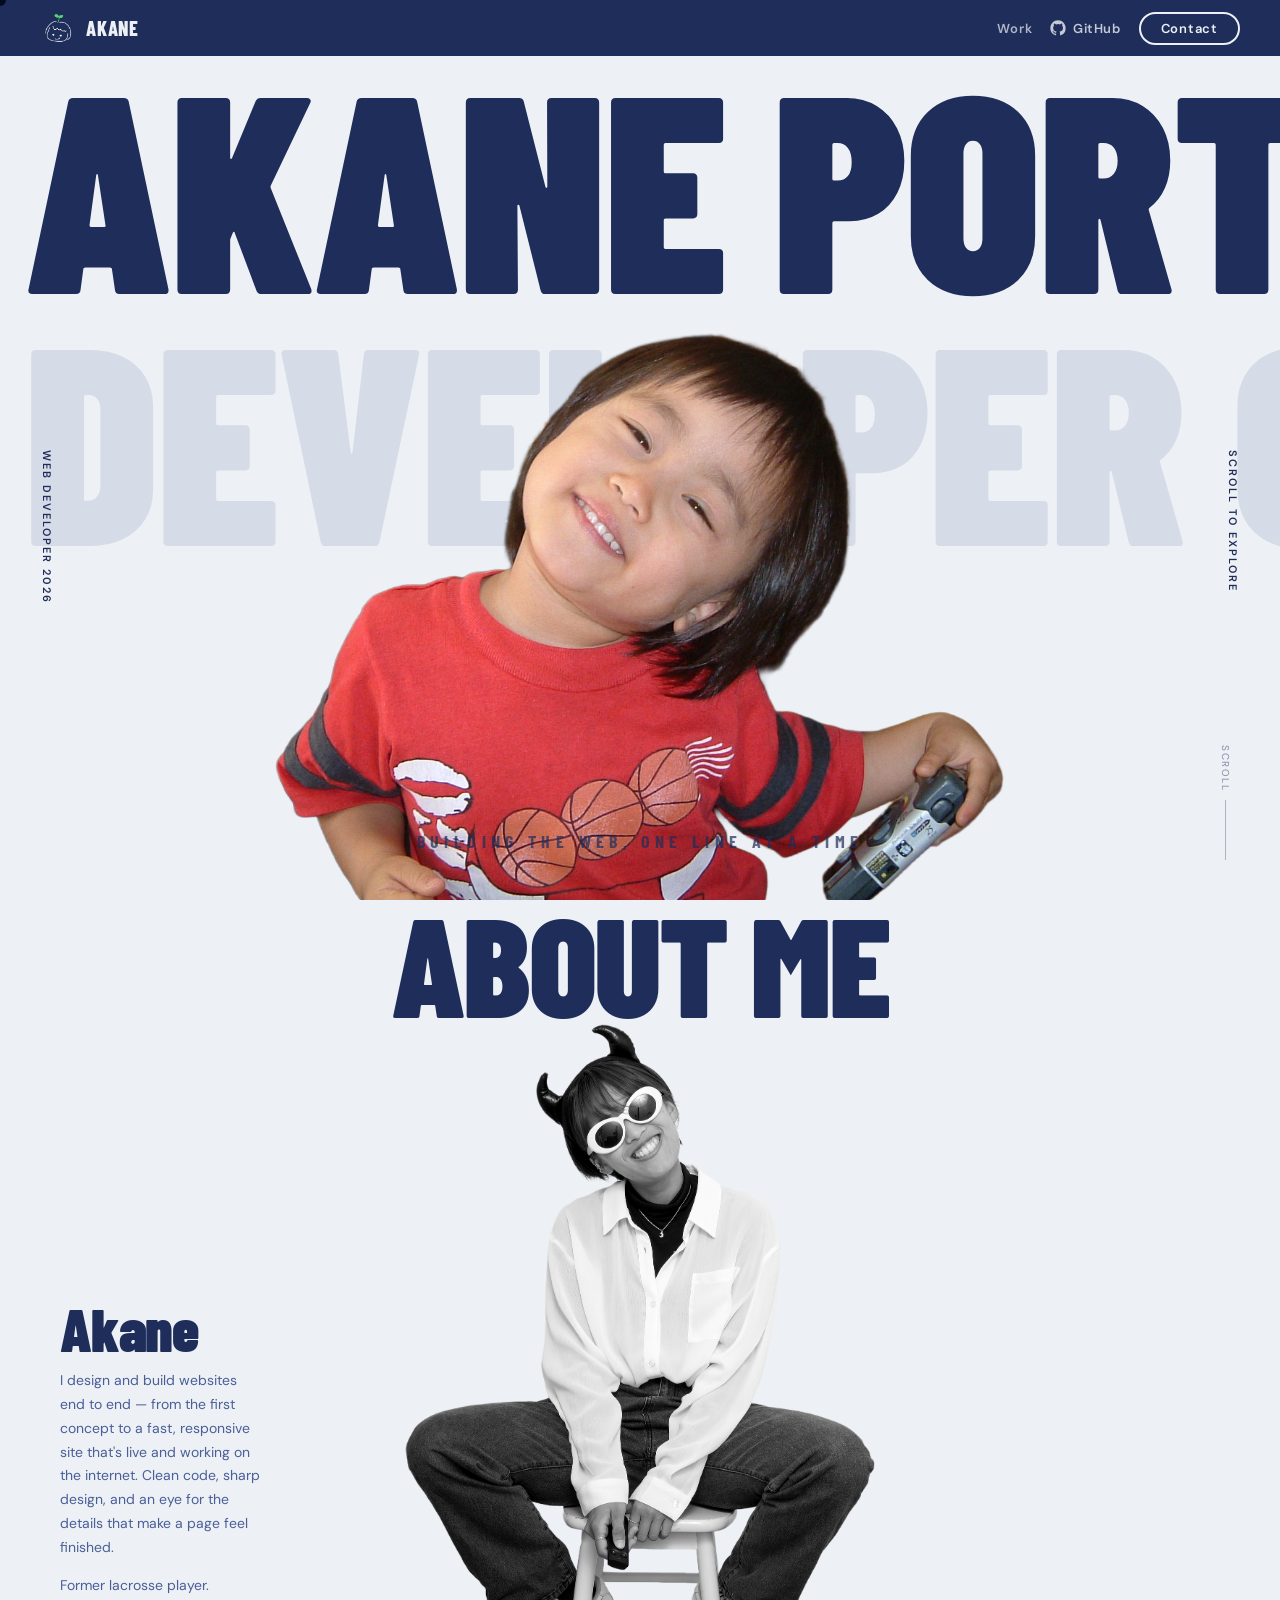
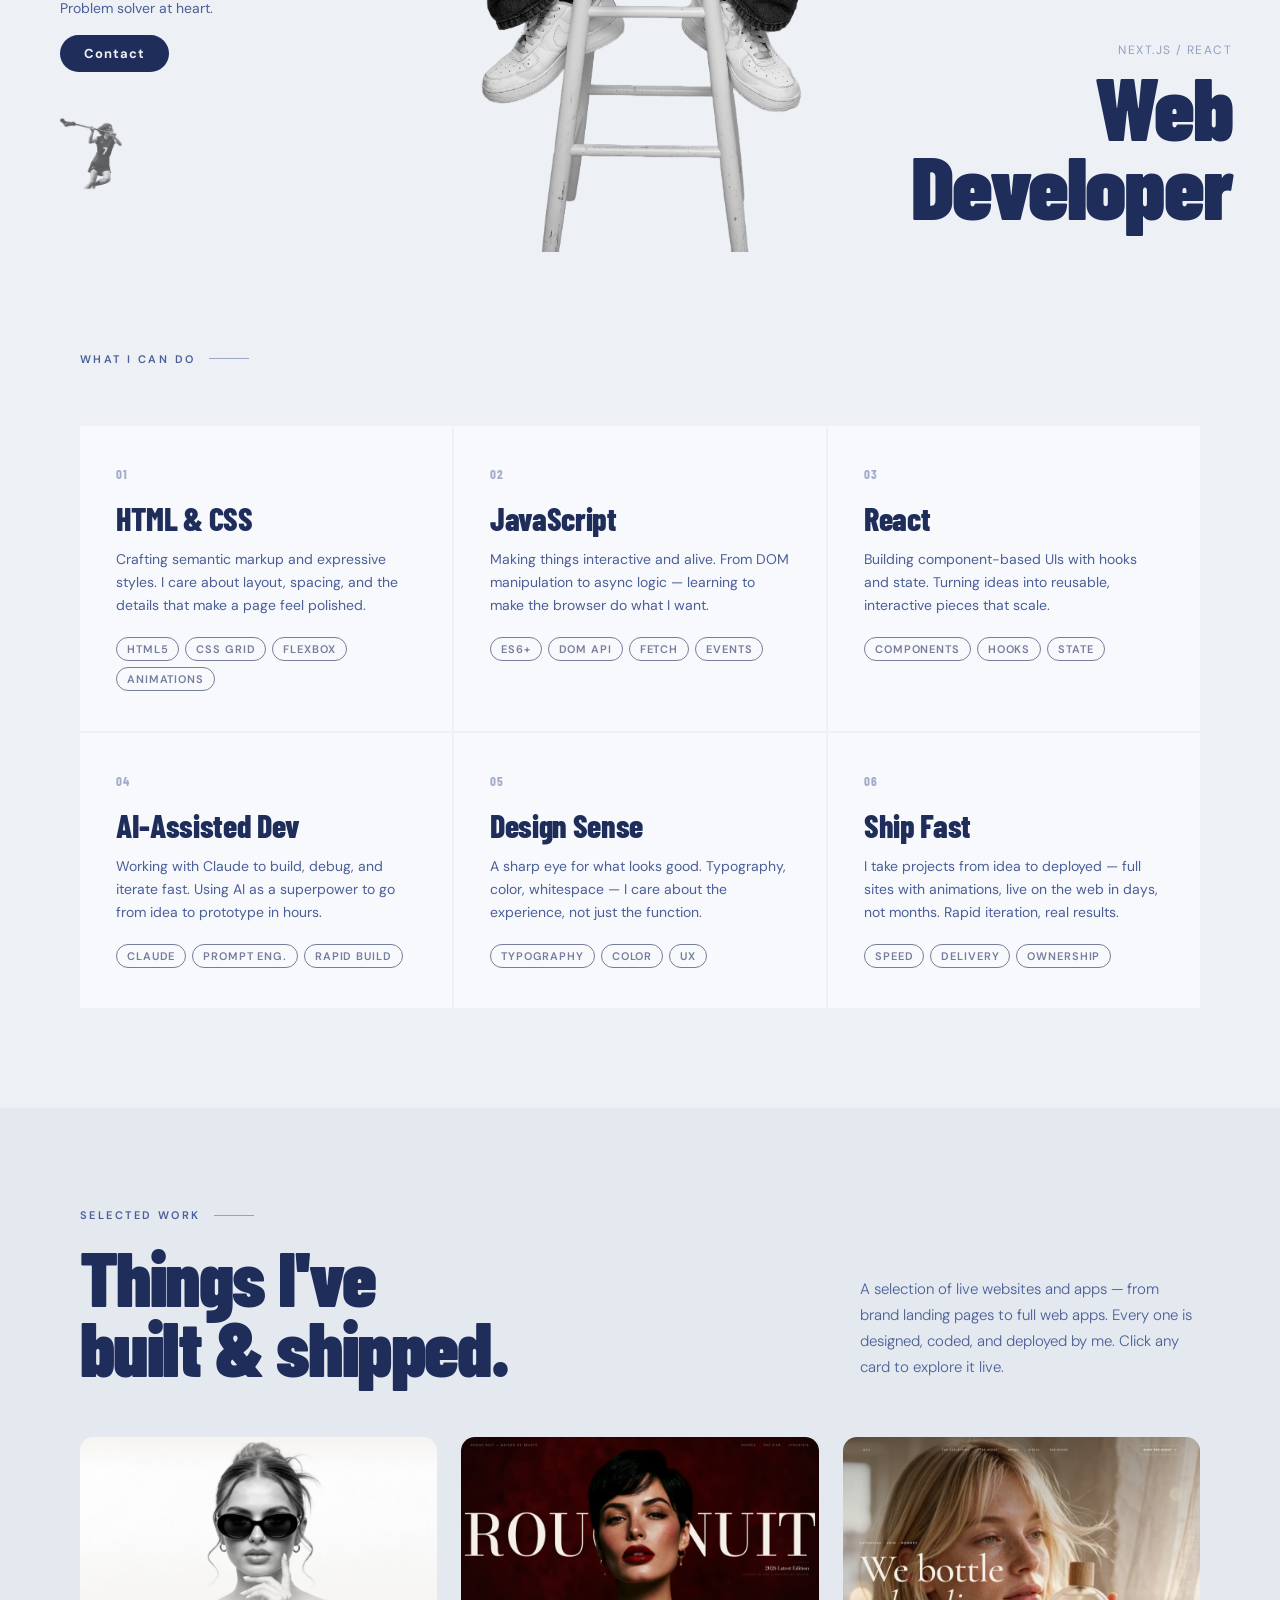
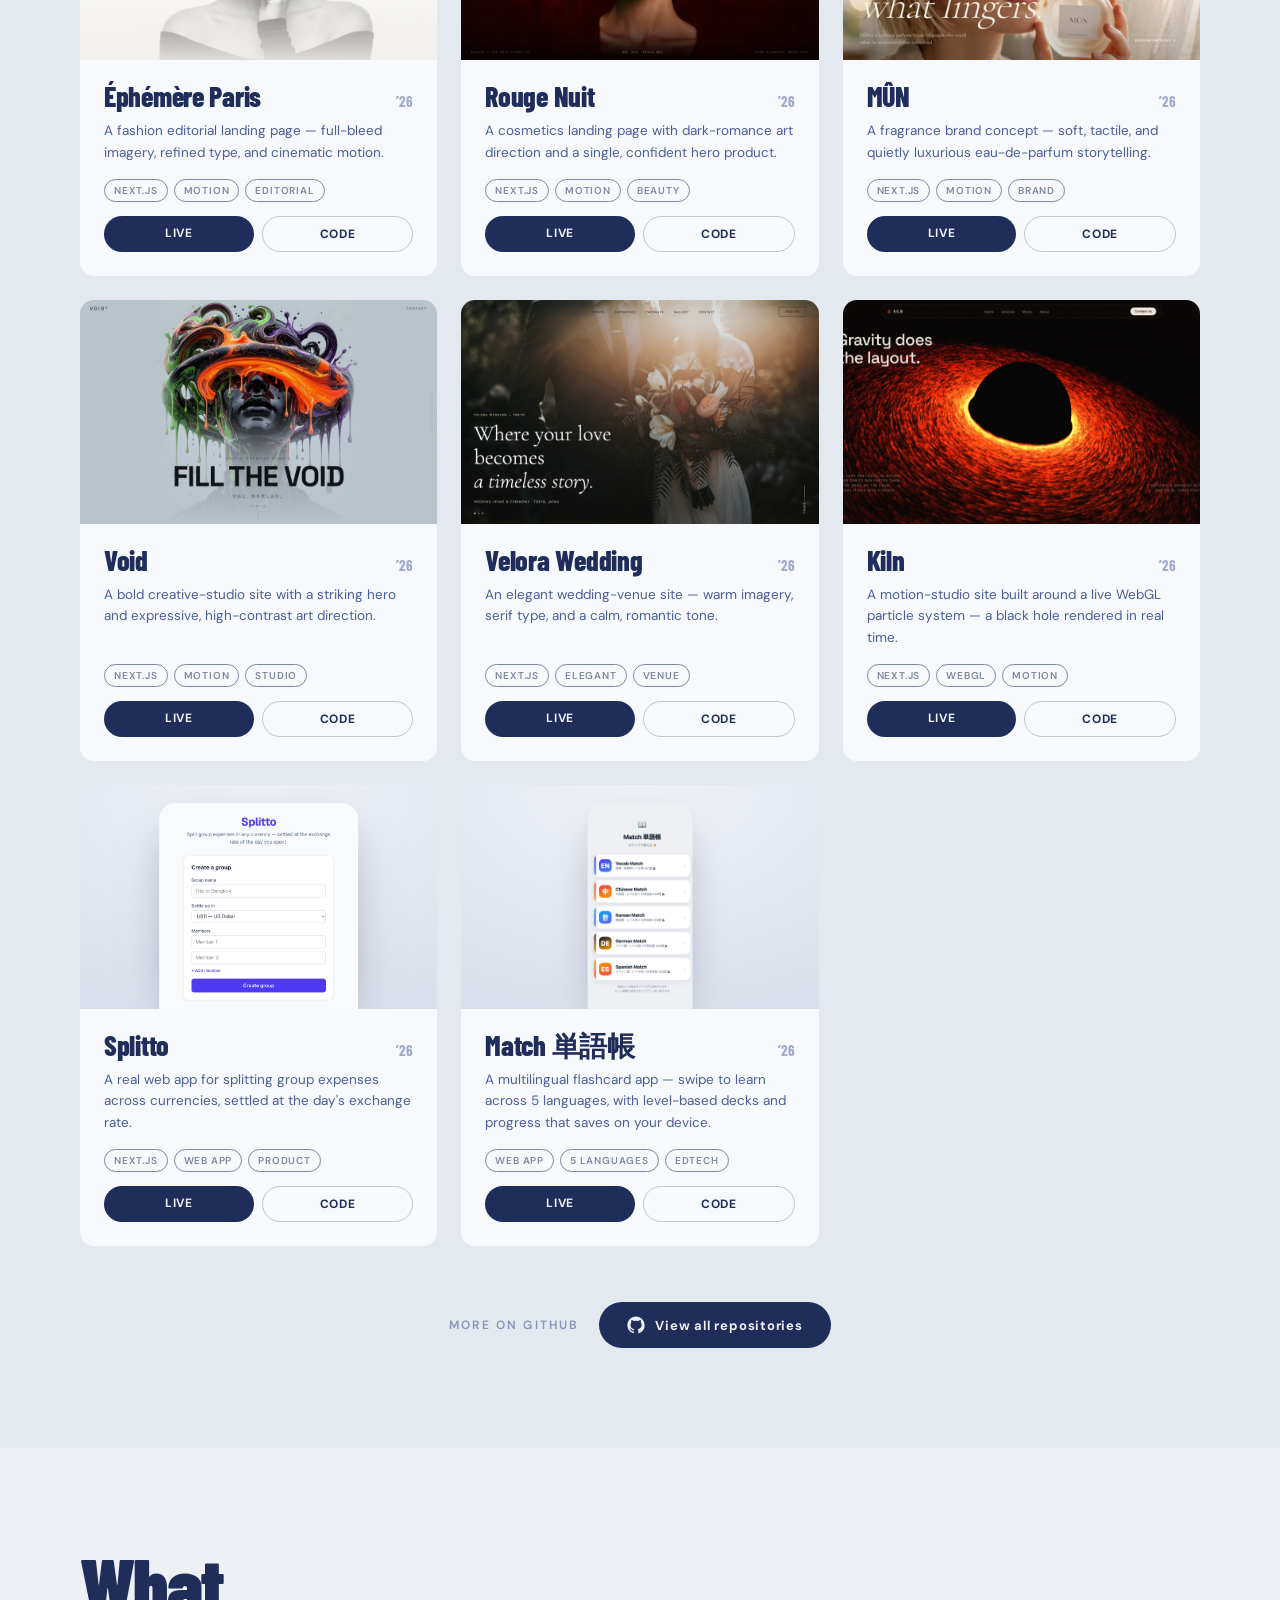
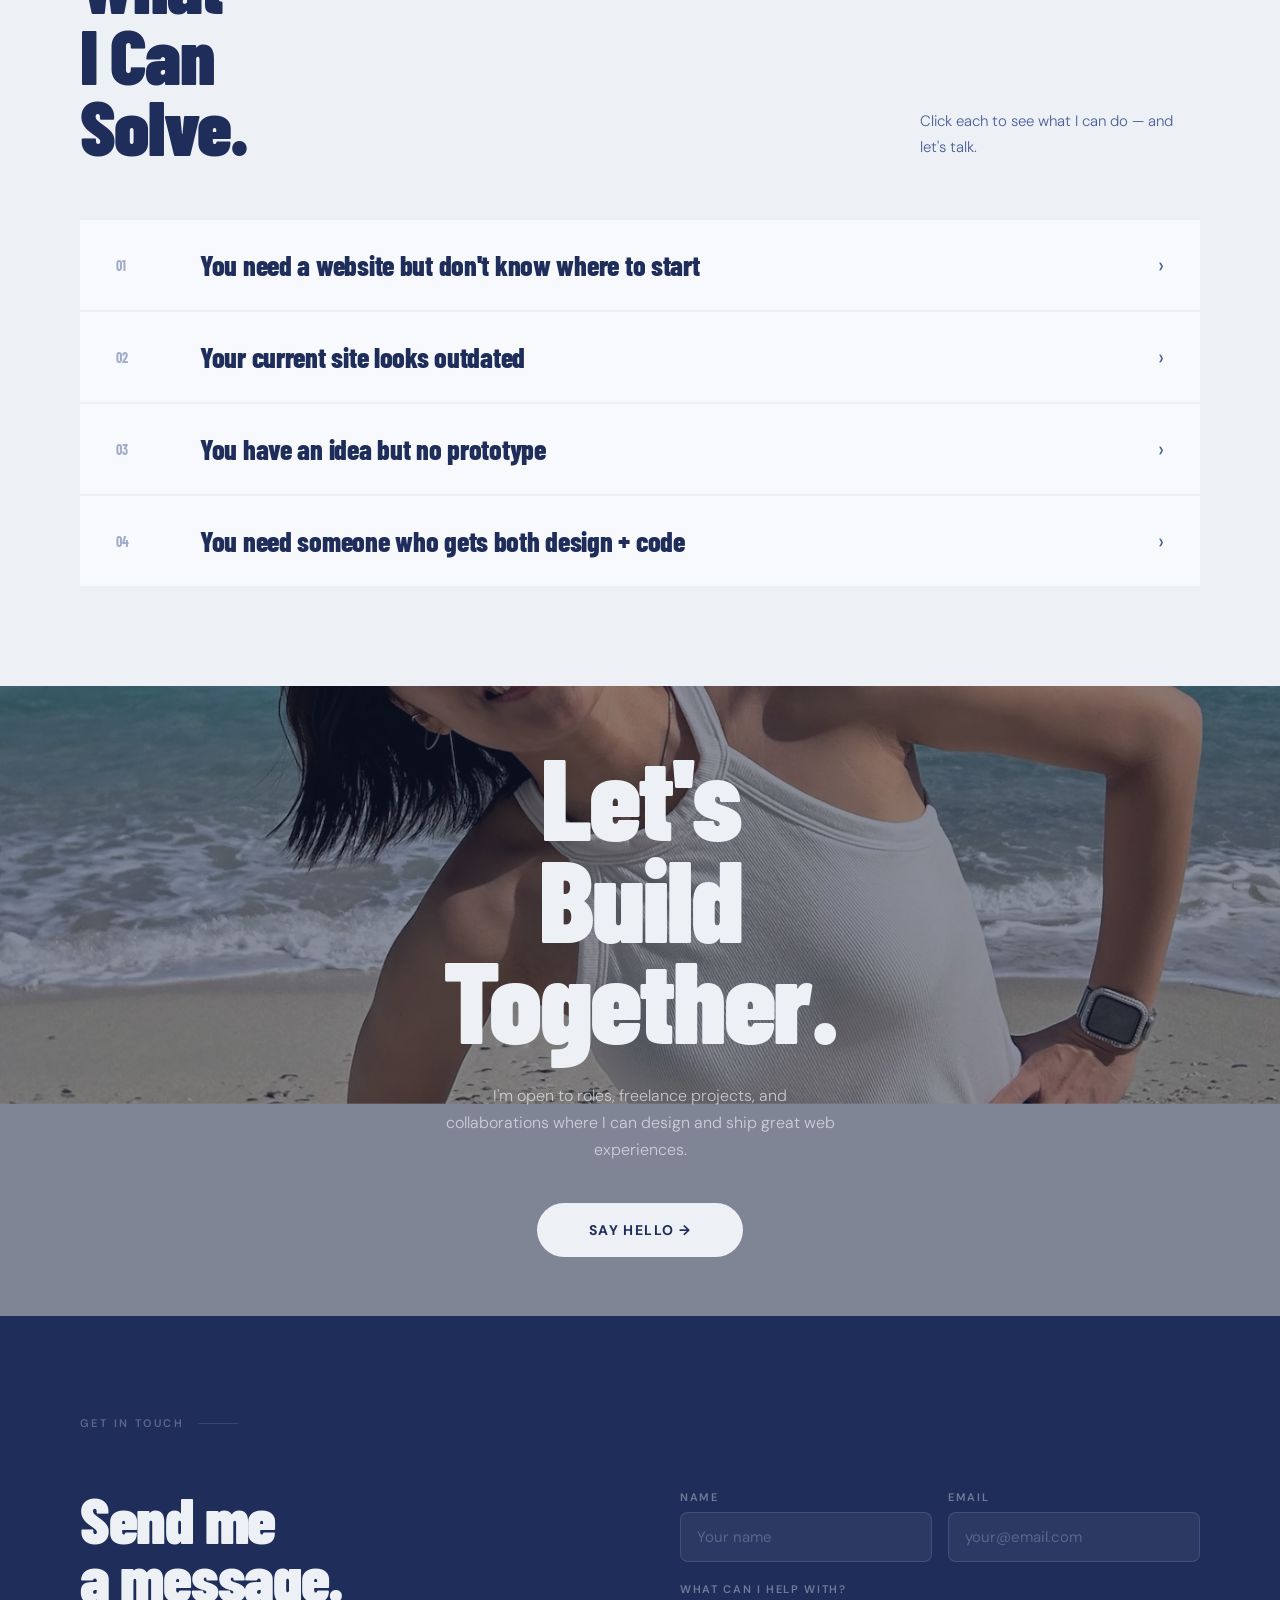
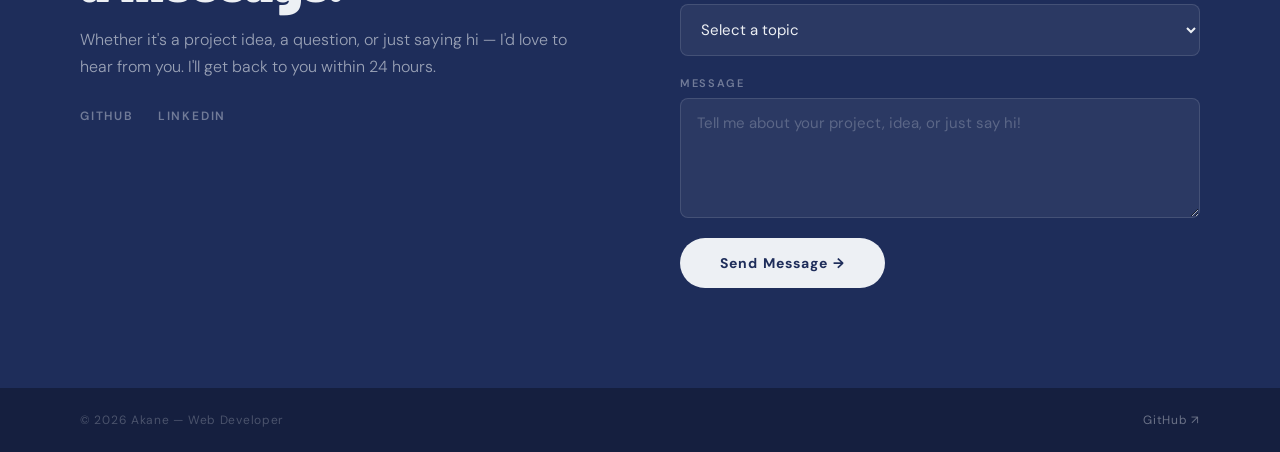
==== commit ee8f2836: "Work gallery: reorder cards, vivid Kiln black-hole shot, balanced Match thumbnail - Reorder: Éphémèr" ====
--- a/index.html
+++ b/index.html
@@ -201,6 +201,36 @@
     </article>
 
     <article class="work-card reveal">
+      <a class="work-thumb" href="https://rouge-nuit.vercel.app" target="_blank" rel="noopener">
+        <img src="assets/work/rouge-nuit.png" alt="Rouge Nuit cosmetics website" loading="lazy" />
+        <span class="work-thumb-cta">View live ↗</span>
+      </a>
+      <div class="work-info">
+        <div class="work-titlerow"><h3 class="work-title">Rouge Nuit</h3><span class="work-year">’26</span></div>
+        <p class="work-desc">A cosmetics landing page with dark-romance art direction and a single, confident hero product.</p>
+        <div class="work-meta">
+          <div class="work-tags"><span class="work-tag">Next.js</span><span class="work-tag">Motion</span><span class="work-tag">Beauty</span></div>
+          <div class="work-links"><a href="https://rouge-nuit.vercel.app" target="_blank" rel="noopener" class="work-link">Live</a><a href="https://github.com/cathyakanerena07/rouge-nuit" target="_blank" rel="noopener" class="work-link ghost">Code</a></div>
+        </div>
+      </div>
+    </article>
+
+    <article class="work-card reveal">
+      <a class="work-thumb" href="https://mun-hazel.vercel.app" target="_blank" rel="noopener">
+        <img src="assets/work/mun.png" alt="MÛN fragrance website" loading="lazy" />
+        <span class="work-thumb-cta">View live ↗</span>
+      </a>
+      <div class="work-info">
+        <div class="work-titlerow"><h3 class="work-title">MÛN</h3><span class="work-year">’26</span></div>
+        <p class="work-desc">A fragrance brand concept — soft, tactile, and quietly luxurious eau-de-parfum storytelling.</p>
+        <div class="work-meta">
+          <div class="work-tags"><span class="work-tag">Next.js</span><span class="work-tag">Motion</span><span class="work-tag">Brand</span></div>
+          <div class="work-links"><a href="https://mun-hazel.vercel.app" target="_blank" rel="noopener" class="work-link">Live</a><a href="https://github.com/cathyakanerena07/mun" target="_blank" rel="noopener" class="work-link ghost">Code</a></div>
+        </div>
+      </div>
+    </article>
+
+    <article class="work-card reveal">
       <a class="work-thumb" href="https://void-gray-pi.vercel.app" target="_blank" rel="noopener">
         <img src="assets/work/void.png" alt="Void creative studio website" loading="lazy" />
         <span class="work-thumb-cta">View live ↗</span>
@@ -216,61 +246,31 @@
     </article>
 
     <article class="work-card reveal">
+      <a class="work-thumb" href="https://velora-wedding.vercel.app" target="_blank" rel="noopener">
+        <img src="assets/work/velora-wedding.png" alt="Velora Wedding website" loading="lazy" />
+        <span class="work-thumb-cta">View live ↗</span>
+      </a>
+      <div class="work-info">
+        <div class="work-titlerow"><h3 class="work-title">Velora Wedding</h3><span class="work-year">’26</span></div>
+        <p class="work-desc">An elegant wedding-venue site — warm imagery, serif type, and a calm, romantic tone.</p>
+        <div class="work-meta">
+          <div class="work-tags"><span class="work-tag">Next.js</span><span class="work-tag">Elegant</span><span class="work-tag">Venue</span></div>
+          <div class="work-links"><a href="https://velora-wedding.vercel.app" target="_blank" rel="noopener" class="work-link">Live</a><a href="https://github.com/cathyakanerena07/velora-wedding" target="_blank" rel="noopener" class="work-link ghost">Code</a></div>
+        </div>
+      </div>
+    </article>
+
+    <article class="work-card reveal">
       <a class="work-thumb" href="https://kiln-tawny.vercel.app" target="_blank" rel="noopener">
         <img src="assets/work/kiln.png" alt="Kiln motion studio website" loading="lazy" />
         <span class="work-thumb-cta">View live ↗</span>
       </a>
       <div class="work-info">
         <div class="work-titlerow"><h3 class="work-title">Kiln</h3><span class="work-year">’26</span></div>
-        <p class="work-desc">A motion-studio site built around scroll-driven animation and warm, tactile branding.</p>
-        <div class="work-meta">
-          <div class="work-tags"><span class="work-tag">Next.js</span><span class="work-tag">Scroll FX</span><span class="work-tag">Branding</span></div>
+        <p class="work-desc">A motion-studio site built around a live WebGL particle system — a black hole rendered in real time.</p>
+        <div class="work-meta">
+          <div class="work-tags"><span class="work-tag">Next.js</span><span class="work-tag">WebGL</span><span class="work-tag">Motion</span></div>
           <div class="work-links"><a href="https://kiln-tawny.vercel.app" target="_blank" rel="noopener" class="work-link">Live</a><a href="https://github.com/cathyakanerena07/kiln-motion-studio" target="_blank" rel="noopener" class="work-link ghost">Code</a></div>
-        </div>
-      </div>
-    </article>
-
-    <article class="work-card reveal">
-      <a class="work-thumb" href="https://mun-hazel.vercel.app" target="_blank" rel="noopener">
-        <img src="assets/work/mun.png" alt="MÛN fragrance website" loading="lazy" />
-        <span class="work-thumb-cta">View live ↗</span>
-      </a>
-      <div class="work-info">
-        <div class="work-titlerow"><h3 class="work-title">MÛN</h3><span class="work-year">’26</span></div>
-        <p class="work-desc">A fragrance brand concept — soft, tactile, and quietly luxurious eau-de-parfum storytelling.</p>
-        <div class="work-meta">
-          <div class="work-tags"><span class="work-tag">Next.js</span><span class="work-tag">Motion</span><span class="work-tag">Brand</span></div>
-          <div class="work-links"><a href="https://mun-hazel.vercel.app" target="_blank" rel="noopener" class="work-link">Live</a><a href="https://github.com/cathyakanerena07/mun" target="_blank" rel="noopener" class="work-link ghost">Code</a></div>
-        </div>
-      </div>
-    </article>
-
-    <article class="work-card reveal">
-      <a class="work-thumb" href="https://rouge-nuit.vercel.app" target="_blank" rel="noopener">
-        <img src="assets/work/rouge-nuit.png" alt="Rouge Nuit cosmetics website" loading="lazy" />
-        <span class="work-thumb-cta">View live ↗</span>
-      </a>
-      <div class="work-info">
-        <div class="work-titlerow"><h3 class="work-title">Rouge Nuit</h3><span class="work-year">’26</span></div>
-        <p class="work-desc">A cosmetics landing page with dark-romance art direction and a single, confident hero product.</p>
-        <div class="work-meta">
-          <div class="work-tags"><span class="work-tag">Next.js</span><span class="work-tag">Motion</span><span class="work-tag">Beauty</span></div>
-          <div class="work-links"><a href="https://rouge-nuit.vercel.app" target="_blank" rel="noopener" class="work-link">Live</a><a href="https://github.com/cathyakanerena07/rouge-nuit" target="_blank" rel="noopener" class="work-link ghost">Code</a></div>
-        </div>
-      </div>
-    </article>
-
-    <article class="work-card reveal">
-      <a class="work-thumb" href="https://velora-wedding.vercel.app" target="_blank" rel="noopener">
-        <img src="assets/work/velora-wedding.png" alt="Velora Wedding website" loading="lazy" />
-        <span class="work-thumb-cta">View live ↗</span>
-      </a>
-      <div class="work-info">
-        <div class="work-titlerow"><h3 class="work-title">Velora Wedding</h3><span class="work-year">’26</span></div>
-        <p class="work-desc">An elegant wedding-venue site — warm imagery, serif type, and a calm, romantic tone.</p>
-        <div class="work-meta">
-          <div class="work-tags"><span class="work-tag">Next.js</span><span class="work-tag">Elegant</span><span class="work-tag">Venue</span></div>
-          <div class="work-links"><a href="https://velora-wedding.vercel.app" target="_blank" rel="noopener" class="work-link">Live</a><a href="https://github.com/cathyakanerena07/velora-wedding" target="_blank" rel="noopener" class="work-link ghost">Code</a></div>
         </div>
       </div>
     </article>
